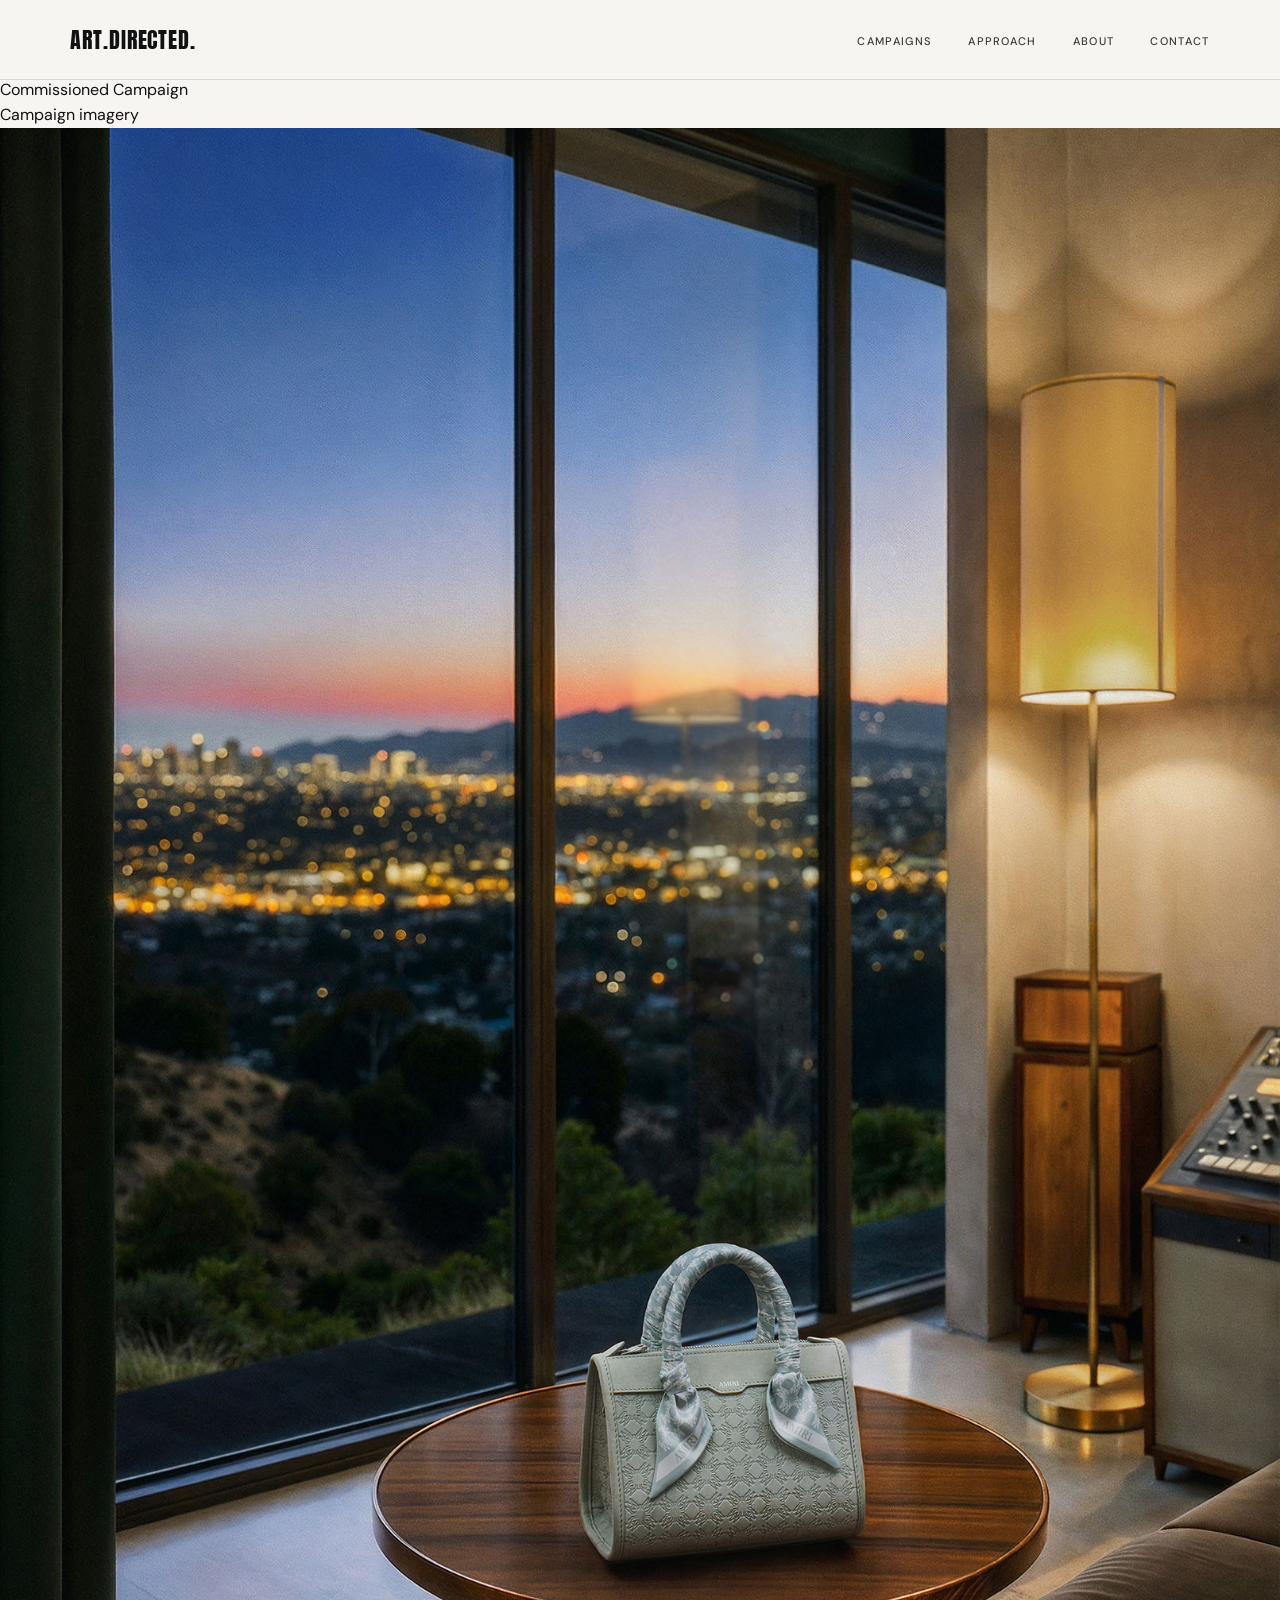
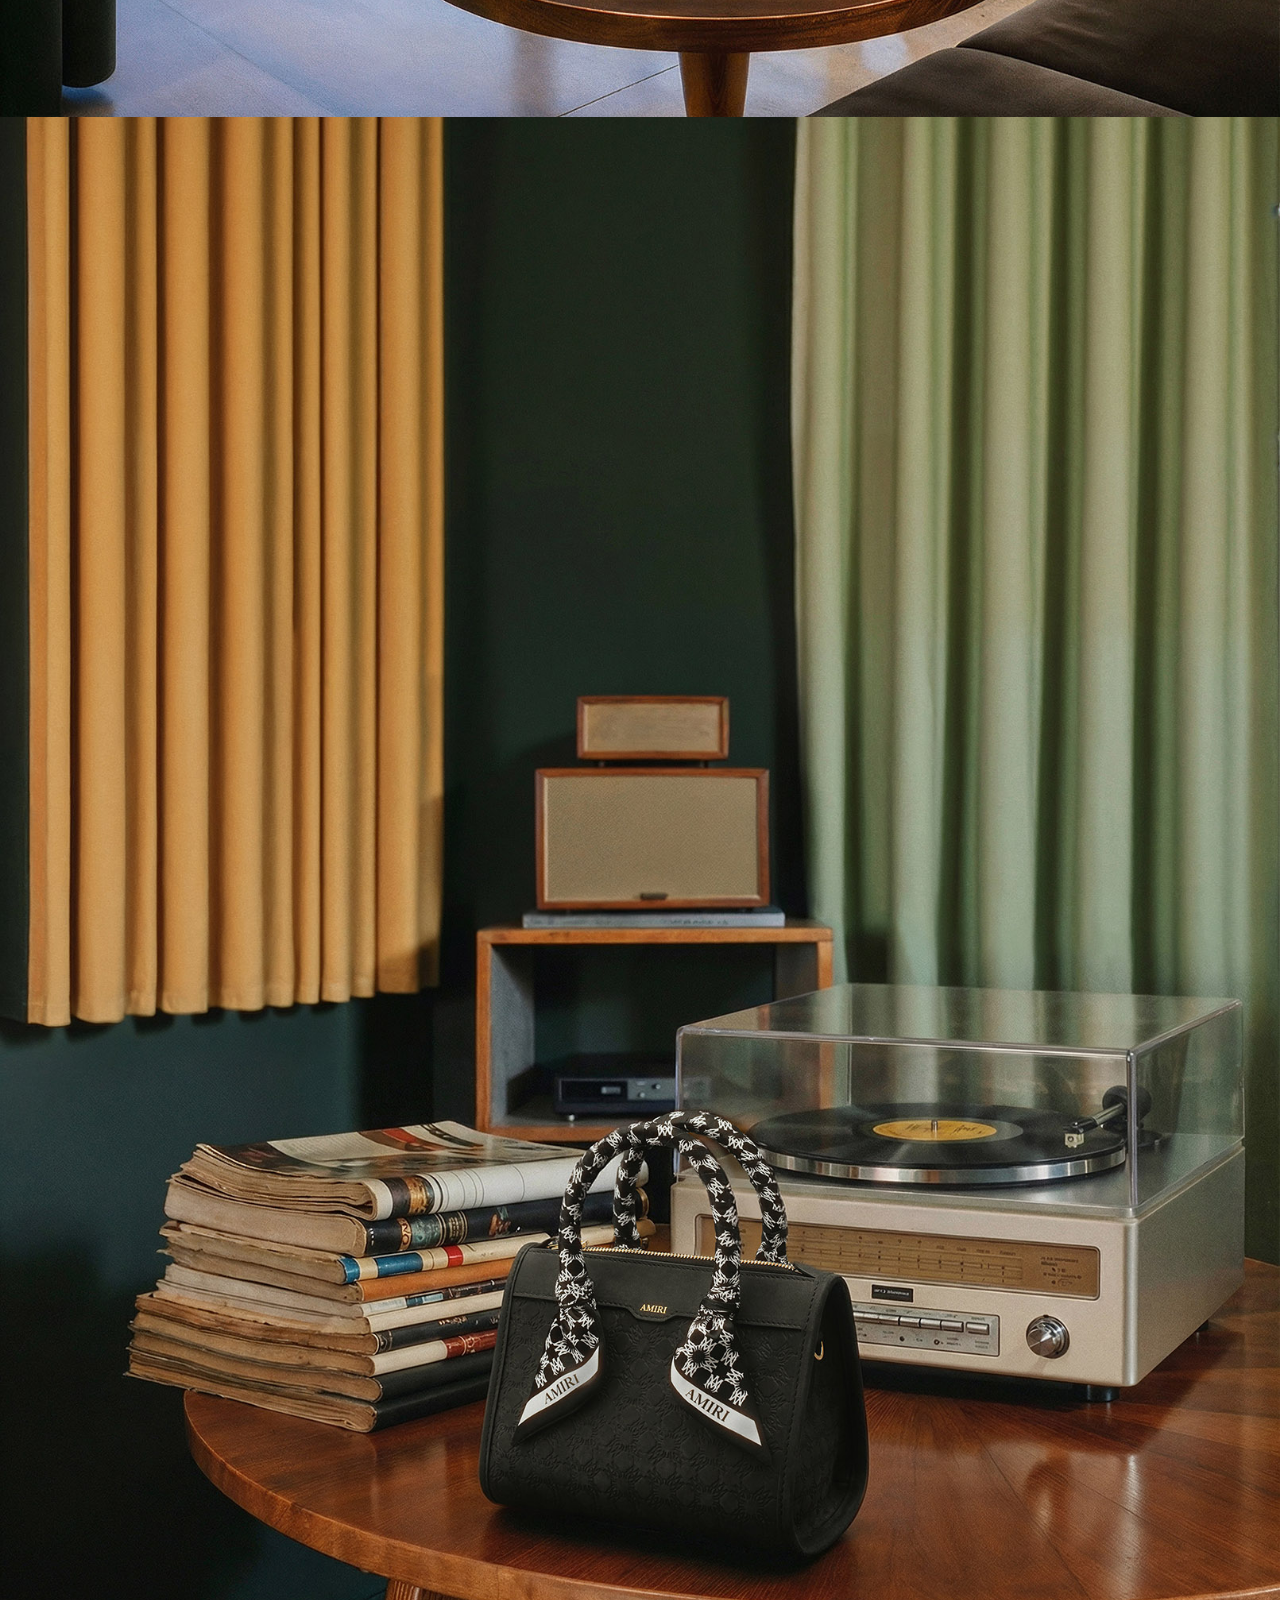
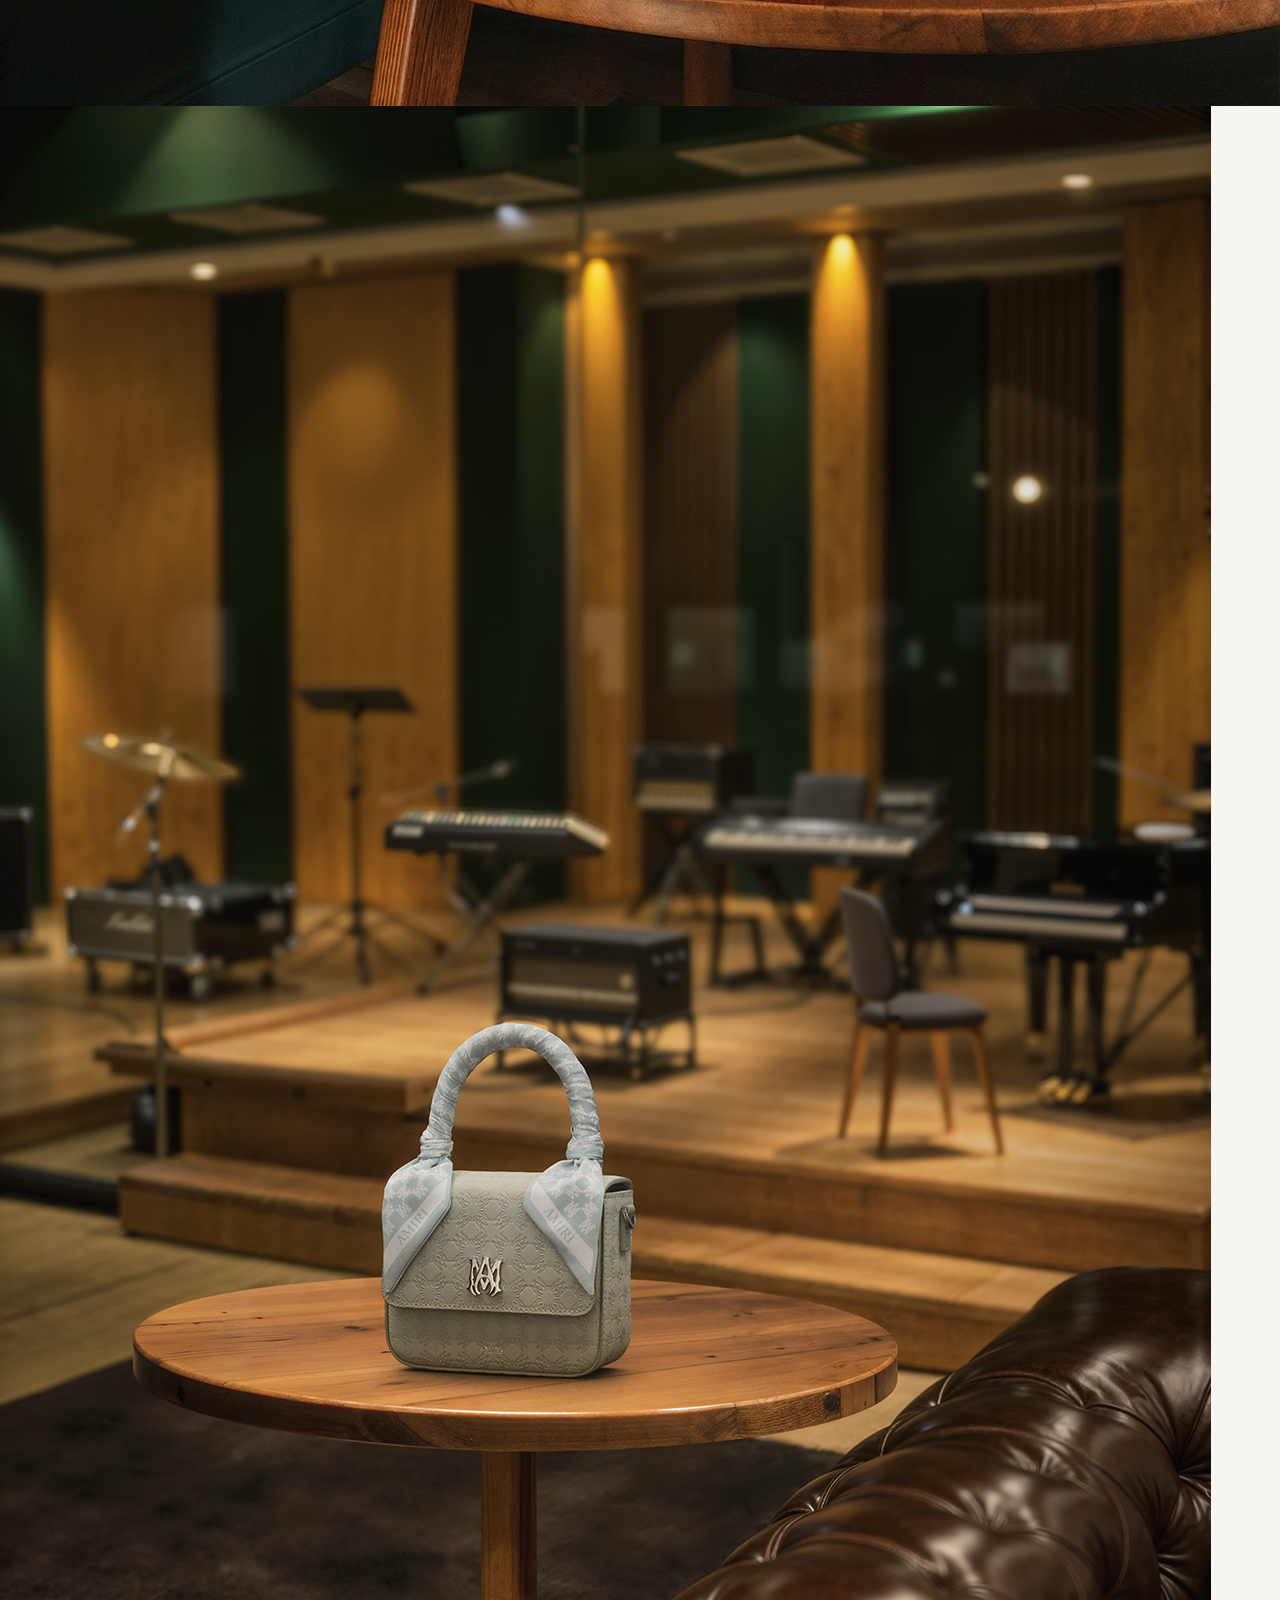
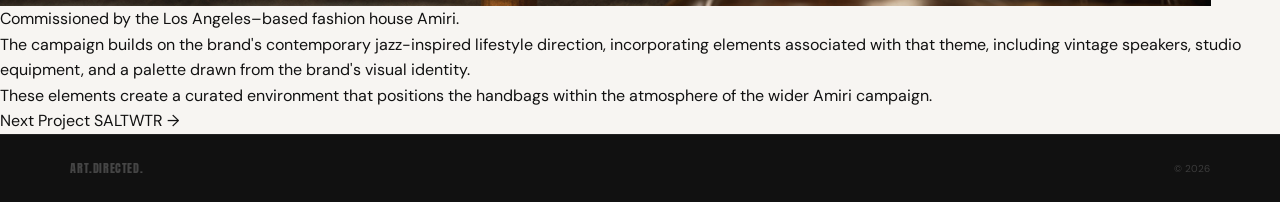
==== amiri.html @ bdfc5098 "extract CSS to style.css and link all pages" ====
<!DOCTYPE html>
<html lang="en">
<head>
  <meta charset="UTF-8" />
  <meta name="viewport" content="width=device-width, initial-scale=1.0, maximum-scale=1.0, user-scalable=no" />
  <title>Amiri — ART.DIRECTED.</title>
  <link rel="icon" type="image/png" sizes="32x32" href="favicon-32.png" />
  <link rel="apple-touch-icon" sizes="180x180" href="apple-touch-icon.png" />
  <link rel="preconnect" href="https://fonts.googleapis.com" />
  <link rel="preconnect" href="https://fonts.gstatic.com" crossorigin />
  <link href="https://fonts.googleapis.com/css2?family=Anton&family=DM+Sans:ital,opsz,wght@0,9..40,300;0,9..40,400;0,9..40,500;1,9..40,400&family=EB+Garamond:ital,wght@0,400;1,400&display=swap" rel="stylesheet" />
  <link rel="stylesheet" href="style.css">
</head>
<body>
  <nav class="nav">
    <a href="index.html" class="nav__logo">ART.DIRECTED.</a>
    <ul class="nav__links">
      <li><a class="nav__link" href="index.html#work">Campaigns</a></li>
      <li><a class="nav__link" href="index.html#approach">Approach</a></li>
      <li><a class="nav__link" href="index.html#about">About</a></li>
      <li><a class="nav__link" href="index.html#contact">Contact</a></li>
    </ul>
  </nav>
  <div class="back-bar">
    <a href="index.html" class="back-bar__link">← Back</a>
  </div>
  <div class="campaign-content">
    <div class="overlay__header">
      <h1 class="overlay__title">Amiri — Luxury Accessories</h1>
      <p class="overlay__subtitle">Commissioned Campaign</p>
    </div>
    <p class="overlay__row-label">Campaign imagery</p>
    <div class="overlay__images">
      <div class="overlay__image-pair">
        <div class="overlay__image"><img src="images/amiri/AMIRI-1.jpg" alt="Amiri campaign" /></div>
        <div class="overlay__image"><img src="images/amiri/AMIRI-2.jpg" alt="Amiri campaign" /></div>
      </div>
      <div class="overlay__image"><img src="images/amiri/AMIRI-3.jpg" alt="Amiri campaign" /></div>
    </div>
    <div class="overlay__footer-text">
      <p>Commissioned by the Los Angeles–based fashion house Amiri.</p>
      <p>The campaign builds on the brand's contemporary jazz-inspired lifestyle direction, incorporating elements associated with that theme, including vintage speakers, studio equipment, and a palette drawn from the brand's visual identity.</p>
      <p>These elements create a curated environment that positions the handbags within the atmosphere of the wider Amiri campaign.</p>
    </div>
    <div class="overlay__next-row">
      <span class="overlay__next-label">Next Project</span>
      <a class="overlay__next-link" href="saltwtr.html">SALTWTR →</a>
    </div>
  </div>
  <footer class="footer">
    <span class="footer__brand">ART.DIRECTED.</span>
    <span class="footer__copy">© 2026</span>
  </footer>
</body>
</html>
---- style.css ----
*, *::before, *::after { box-sizing: border-box; margin: 0; padding: 0; }
img { display: block; max-width: 100%; height: auto; }
a { color: inherit; text-decoration: none; }
html { scroll-behavior: smooth; }
button { background: none; border: none; padding: 0; cursor: pointer; font: inherit; }

:root {
  --off-white:  #F7F5F2;
  --charcoal:   #111111;
  --warm-grey:  #9A9893;
  --rule:       #D8D5D1;
  --font-logo:  'Anton', sans-serif;
  --font-serif: 'EB Garamond', Georgia, serif;
  --font-sans:  'DM Sans', sans-serif;
  --nav-h:      80px;
  --pad:        clamp(28px, 5.5vw, 88px);
}

body {
  background: var(--off-white);
  color: var(--charcoal);
  font-family: var(--font-sans);
  font-size: 16px;
  line-height: 1.6;
  -webkit-font-smoothing: antialiased;
}
body.no-scroll { overflow: hidden; }

/* ══════════════════════════════════════════
   NAV
══════════════════════════════════════════ */
.nav {
  position: fixed;
  top: 0; left: 0; right: 0;
  z-index: 300;
  height: var(--nav-h);
  display: flex;
  align-items: center;
  justify-content: space-between;
  padding: 0 var(--pad);
  background: var(--off-white);
  border-bottom: 1px solid var(--rule);
}
.nav__logo {
  font-family: var(--font-logo);
  font-size: 22px;
  letter-spacing: 0.04em;
  color: var(--charcoal);
  transition: opacity 200ms ease;
}
.nav__logo:hover { opacity: 0.4; }
.nav__links {
  display: flex;
  align-items: center;
  gap: 36px;
  list-style: none;
}
.nav__link {
  font-family: var(--font-sans);
  font-size: 11px;
  font-weight: 500;
  text-transform: uppercase;
  letter-spacing: 0.12em;
  color: #3D3935;
  transition: opacity 200ms ease;
}
.nav__link:hover { opacity: 0.38; }

/* ══════════════════════════════════════════
   HERO
══════════════════════════════════════════ */
.hero {
  margin-top: var(--nav-h);
  height: calc(90svh - var(--nav-h));
  min-height: 480px;
  overflow: hidden;
  background: #1a1816;
}
.hero__img {
  width: 100%; height: 100%;
  object-fit: cover;
  object-position: center 40%;
  display: block;
}

/* ══════════════════════════════════════════
   INTRO
══════════════════════════════════════════ */
.intro {
  padding: clamp(28px, 3.5vw, 52px) var(--pad) clamp(32px, 4vw, 56px);
  text-align: center;
}
.intro__inner {
  max-width: 900px;
  margin: 0 auto;
}
.intro__tagline {
  font-family: var(--font-serif);
  font-style: italic;
  font-weight: 400;
  font-size: clamp(30px, 4.2vw, 52px);
  color: var(--charcoal);
  line-height: 1.2;
  margin-bottom: 24px;
}
.line-clip {
  display: block;
  padding-bottom: 0.12em;
}
.line-clip + .line-clip { margin-top: -0.04em; }
.tl { display: block; }

/* Sub line */
.sub-clip { display: block; padding-bottom: 0.1em; }
.intro__sub {
  font-family: var(--font-sans);
  font-size: clamp(14px, 1.5vw, 18px);
  font-weight: 400;
  color: #2A2724;
  line-height: 1.4;
}
.intro__sub-inner { display: block; }

/* ── Fade word animation ─────────────────── */
.blur-word {
  display: inline-block;
  opacity: 0;
  transform: translateY(16px);
  transition: opacity 1.2s cubic-bezier(0.25, 0.46, 0.45, 0.94),
              transform 1.0s cubic-bezier(0.25, 0.46, 0.45, 0.94);
}
.blur-word.is-visible {
  opacity: 1;
  transform: translateY(0);
}
/* Sub line words slightly dimmer */
.intro__sub .blur-word.is-visible { opacity: 0.88; }

/* ══════════════════════════════════════════
   WORK
══════════════════════════════════════════ */
#work {
  padding: clamp(24px, 3vw, 40px) var(--pad) clamp(40px, 5vw, 72px);
  border-top: 1px solid var(--rule);
}
.work-header {
  display: flex;
  align-items: baseline;
  justify-content: center;
  padding-top: 22px;
  margin-bottom: clamp(28px, 3.5vw, 44px);
}
.section-heading {
  font-family: var(--font-serif);
  font-style: italic;
  font-weight: 400;
  font-size: clamp(18px, 2.2vw, 28px);
  color: var(--charcoal);
  line-height: 1.1;
  text-align: center;
}
.work-grid {
  display: grid;
  grid-template-columns: repeat(4, 1fr);
  gap: 24px;
}
@media (max-width: 900px) {
  .work-grid { grid-template-columns: repeat(2, 1fr); gap: 28px; }
}
@media (max-width: 560px) {
  .work-grid { grid-template-columns: 1fr; gap: 24px; }
}
.work-tile { cursor: pointer; }
.work-tile__thumb {
  overflow: hidden;
  position: relative;
  background: #d4d0ca;
  margin-bottom: 14px;
  aspect-ratio: 3 / 4;
}
.work-tile__img {
  width: 100%; height: 100%;
  object-fit: cover;
  object-position: center;
  display: block;
  transition: transform 700ms ease;
}
.work-tile:hover .work-tile__img { transform: scale(1.03); }
.work-tile__fill {
  aspect-ratio: 3 / 4;
  background: linear-gradient(135deg, #d4d0ca 0%, #c0bcb6 100%);
  display: flex; align-items: center; justify-content: center;
  transition: transform 700ms ease;
}
.work-tile:hover .work-tile__fill { transform: scale(1.03); }
.work-tile__name {
  font-family: var(--font-sans); font-weight: 400;
  font-size: 18px; color: var(--charcoal);
  line-height: 1.2; margin-bottom: 4px;
}
.work-tile__cat {
  font-family: var(--font-sans); font-size: 12px;
  font-weight: 400; color: #6F6A64;
  opacity: 1;
}

/* ══════════════════════════════════════════
   HYBRID PRODUCTION
══════════════════════════════════════════ */
.hybrid {
  background: var(--charcoal);
  padding: clamp(64px, 8vw, 112px) var(--pad);
}
.hybrid__inner {
  display: grid;
  grid-template-columns: 1fr 1.4fr;
  gap: clamp(40px, 5.5vw, 80px);
  align-items: center;
}
.hybrid__images {
  display: grid;
  grid-template-columns: 1fr 1fr;
  gap: 10px;
}
.hybrid__img {
  aspect-ratio: 3 / 4;
  overflow: hidden;
  background: #222;
}
.hybrid__img img {
  width: 100%; height: 100%;
  object-fit: cover; object-position: center top;
  display: block;
}
.hybrid__heading {
  font-family: var(--font-sans); font-weight: 400;
  font-size: clamp(22px, 2.8vw, 36px); color: #fff;
  line-height: 1.1; margin-bottom: 20px;
}
.hybrid__standfirst {
  font-family: var(--font-serif); font-style: italic;
  font-size: clamp(16px, 1.8vw, 22px);
  color: rgba(255,255,255,0.6); line-height: 1.45;
  margin-bottom: 20px;
}
.hybrid__body {
  font-family: var(--font-sans); font-size: 15px;
  font-weight: 400; color: rgba(255,255,255,0.85);
  line-height: 1.8;
  margin-bottom: 28px;
}
.hybrid__body p + p { margin-top: 12px; }
.hybrid__cta {
  display: inline-flex; align-items: center; gap: 8px;
  font-family: var(--font-sans); font-size: 11px;
  font-weight: 500; text-transform: uppercase;
  letter-spacing: 0.13em; color: rgba(255,255,255,0.55);
  border-bottom: 1px solid rgba(255,255,255,0.2);
  padding-bottom: 4px; cursor: pointer;
  transition: color 250ms ease, border-color 250ms ease;
}
.hybrid__cta:hover { color: #fff; border-color: rgba(255,255,255,0.55); }

/* ══════════════════════════════════════════
   EDITORIAL (Approach, About)
══════════════════════════════════════════ */
.editorial {
  padding: clamp(52px, 6.5vw, 88px) var(--pad);
  border-top: 1px solid var(--rule);
}
.editorial__inner {
  display: grid;
  grid-template-columns: 200px 1fr;
  gap: clamp(40px, 5vw, 80px);
  align-items: start;
}
.about__inner {
  display: grid;
  grid-template-columns: 2fr 3fr;
  gap: clamp(40px, 5vw, 80px);
  align-items: stretch;
}
.about__image {
  overflow: hidden;
  align-self: stretch;
  position: relative;
  min-height: 300px;
}
.about__image img {
  position: absolute;
  top: 0; left: 0;
  width: 100%;
  height: 100%;
  object-fit: cover;
  object-position: center top;
  display: block;
}
.about__text { padding-top: clamp(4px, 1vw, 16px); }
.editorial__label {
  font-family: var(--font-sans); font-size: 10px;
  font-weight: 500; text-transform: uppercase;
  letter-spacing: 0.18em; color: var(--warm-grey);
  margin-bottom: 10px;
}
.editorial__copy p {
  font-family: var(--font-sans); font-size: 15px;
  font-weight: 400; line-height: 1.7; color: #1A1816;
  margin-bottom: 14px; max-width: 56ch;
}

/* About lead sentence */
.about__lead {
  font-family: var(--font-serif); font-style: italic;
  font-size: clamp(18px, 1.45vw, 22px);
  color: var(--charcoal); line-height: 1.6;
  margin-bottom: 22px; max-width: 30ch;
}

/* ── Approach animated copy ─────────────── */
.approach-copy { display: flex; flex-direction: column; gap: 0; }
.approach-line {
  opacity: 0; transform: translateY(20px);
  transition: opacity 650ms cubic-bezier(0.16,1,0.3,1),
              transform 650ms cubic-bezier(0.16,1,0.3,1);
}
.approach-line.is-visible { opacity: 1; transform: none; }
.approach-line--lead {
  font-family: var(--font-serif); font-style: italic;
  font-weight: 400; font-size: clamp(30px, 4.2vw, 52px);
  color: rgba(255,255,255,0.85); line-height: 1.2;
  margin-bottom: 56px;
  transition-delay: 0ms;
}
.approach-line--body {
  font-family: var(--font-sans); font-style: normal;
  font-weight: 400; font-size: clamp(14px, 1.5vw, 18px);
  color: rgba(255,255,255,0.6); line-height: 1.6;
  margin-bottom: 20px;
}
.approach-line--close {
  font-family: var(--font-sans); font-size: 14px;
  font-weight: 500; color: var(--charcoal);
  line-height: 1.6; margin-top: 4px;
  transition-delay: 420ms;
}

/* ══════════════════════════════════════════
   CONTACT
══════════════════════════════════════════ */
.contact {
  background: var(--charcoal);
  padding: clamp(64px, 8vw, 112px) var(--pad);
}
.contact__inner {
  display: grid;
  grid-template-columns: 1fr 1.4fr;
  gap: clamp(56px, 7vw, 112px);
  align-items: start;
}
.contact__heading {
  font-family: var(--font-serif); font-weight: 400;
  font-size: clamp(28px, 3.5vw, 46px); color: #fff;
  line-height: 1.1; margin-bottom: 36px;
}
.contact__info-row { margin-bottom: 16px; }
.contact__info-label {
  font-family: var(--font-sans); font-size: 10px;
  font-weight: 500; text-transform: uppercase;
  letter-spacing: 0.14em; color: rgba(255,255,255,0.28);
  margin-bottom: 4px;
}
.contact__info-value {
  font-family: var(--font-sans); font-size: 14px;
  font-weight: 400; color: rgba(255,255,255,0.74);
}
.contact-form { display: flex; flex-direction: column; gap: 28px; }
.form-row { display: flex; flex-direction: column; gap: 8px; }
.form-row label {
  font-family: var(--font-sans); font-size: 10px;
  font-weight: 500; text-transform: uppercase;
  letter-spacing: 0.14em; color: rgba(255,255,255,0.28);
}
.form-row input, .form-row textarea {
  background: transparent; border: none;
  border-bottom: 1px solid rgba(255,255,255,0.16);
  color: #F7F5F2; font-family: var(--font-sans);
  font-size: 14px; font-weight: 400;
  padding: 10px 0; outline: none;
  -webkit-appearance: none;
  transition: border-color 300ms ease;
}
.form-row input:focus, .form-row textarea:focus { border-bottom-color: rgba(255,255,255,0.5); }
.form-row textarea { resize: none; height: 88px; }
.btn-enquiry {
  align-self: flex-start;
  font-family: var(--font-sans); font-size: 11px;
  font-weight: 500; text-transform: uppercase;
  letter-spacing: 0.13em; color: #fff;
  border: 1px solid rgba(255,255,255,0.26);
  padding: 14px 32px; cursor: pointer;
  transition: border-color 280ms ease, background 280ms ease;
}
.btn-enquiry:hover {
  border-color: rgba(255,255,255,0.7);
  background: rgba(255,255,255,0.06);
}

/* ══════════════════════════════════════════
   FOOTER
══════════════════════════════════════════ */
.footer {
  background: var(--charcoal);
  border-top: 1px solid rgba(255,255,255,0.07);
  padding: 24px var(--pad);
  display: flex; align-items: center; justify-content: space-between;
}
.footer__brand {
  font-family: var(--font-logo); font-size: 12px;
  letter-spacing: 0.05em; color: rgba(255,255,255,0.22);
}
.footer__copy {
  font-family: var(--font-sans); font-size: 10px;
  color: rgba(255,255,255,0.18);
}

/* ══════════════════════════════════════════
   SCROLL REVEAL
══════════════════════════════════════════ */
.reveal {
  opacity: 0; transform: translateY(24px);
  transition: opacity 700ms cubic-bezier(0.16,1,0.3,1),
              transform 700ms cubic-bezier(0.16,1,0.3,1);
}
.reveal.is-visible { opacity: 1; transform: none; }
.d1 { transition-delay: 60ms; }
.d2 { transition-delay: 120ms; }
.d3 { transition-delay: 180ms; }
.d4 { transition-delay: 240ms; }
.d5 { transition-delay: 300ms; }

.about__credentials,
.about__meta-label,
.about__meta-list { display: none; }

.about__partnership {
  font-family: var(--font-sans) !important;
  font-size: 11px !important;
  font-weight: 500 !important;
  text-transform: uppercase !important;
  letter-spacing: 0.10em !important;
  color: #5B5650 !important;
  margin-top: 28px !important;
  padding-top: 20px !important;
  border-top: 1px solid var(--rule) !important;
}
.about__partnership a {
  color: #2F2B27;
  text-decoration: none;
}
.about__partnership a:hover {
  color: #4A7FA5;
}

.contact__success {
  display: none;
  font-family: var(--font-sans); font-size: 14px;
  font-weight: 400; color: var(--charcoal);
  margin-top: 24px; letter-spacing: 0.02em;
}
@media (max-width: 768px) {

  /* NAV */
 .nav__logo { font-size: 12px; padding-left: 8px; }
  .nav__links { gap: 10px; }
  .nav__link { font-size: 9px; letter-spacing: 0.04em; }

  /* HYBRID — hide images, copy full width */
  .hybrid__inner { grid-template-columns: 1fr; }
  .hybrid__images { display: none; }

  /* APPROACH — collapse to single column */
  .editorial__inner { grid-template-columns: 1fr; }
  .editorial__inner > div:first-child { display: none; }

  /* ABOUT — stack vertically */
  .about__inner { grid-template-columns: 1fr; align-items: start; }
  .about__image { align-self: auto; min-height: unset; height: 320px; }
  .about__image img { position: absolute; height: 100%; }
  .about__text { padding-top: 28px; }

  /* CONTACT — stack vertically */
  .contact__inner { grid-template-columns: 1fr; }

}
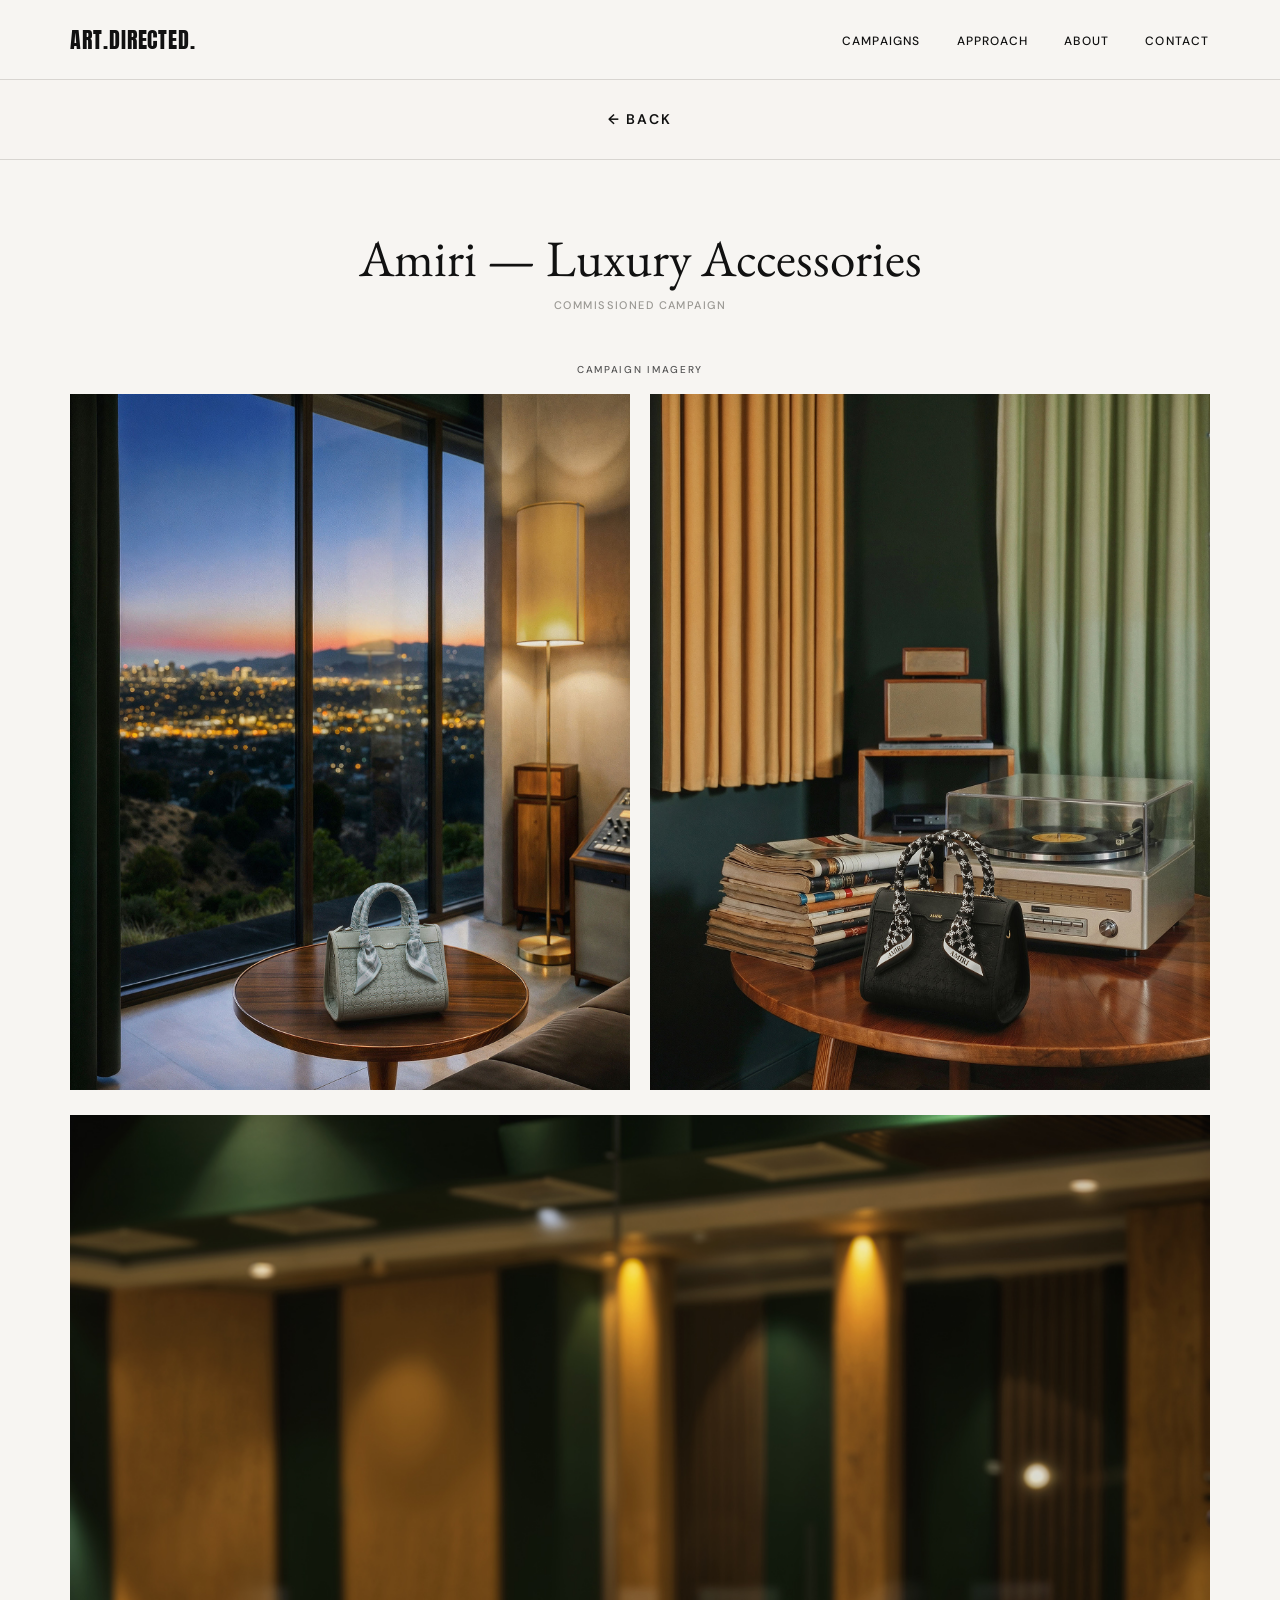
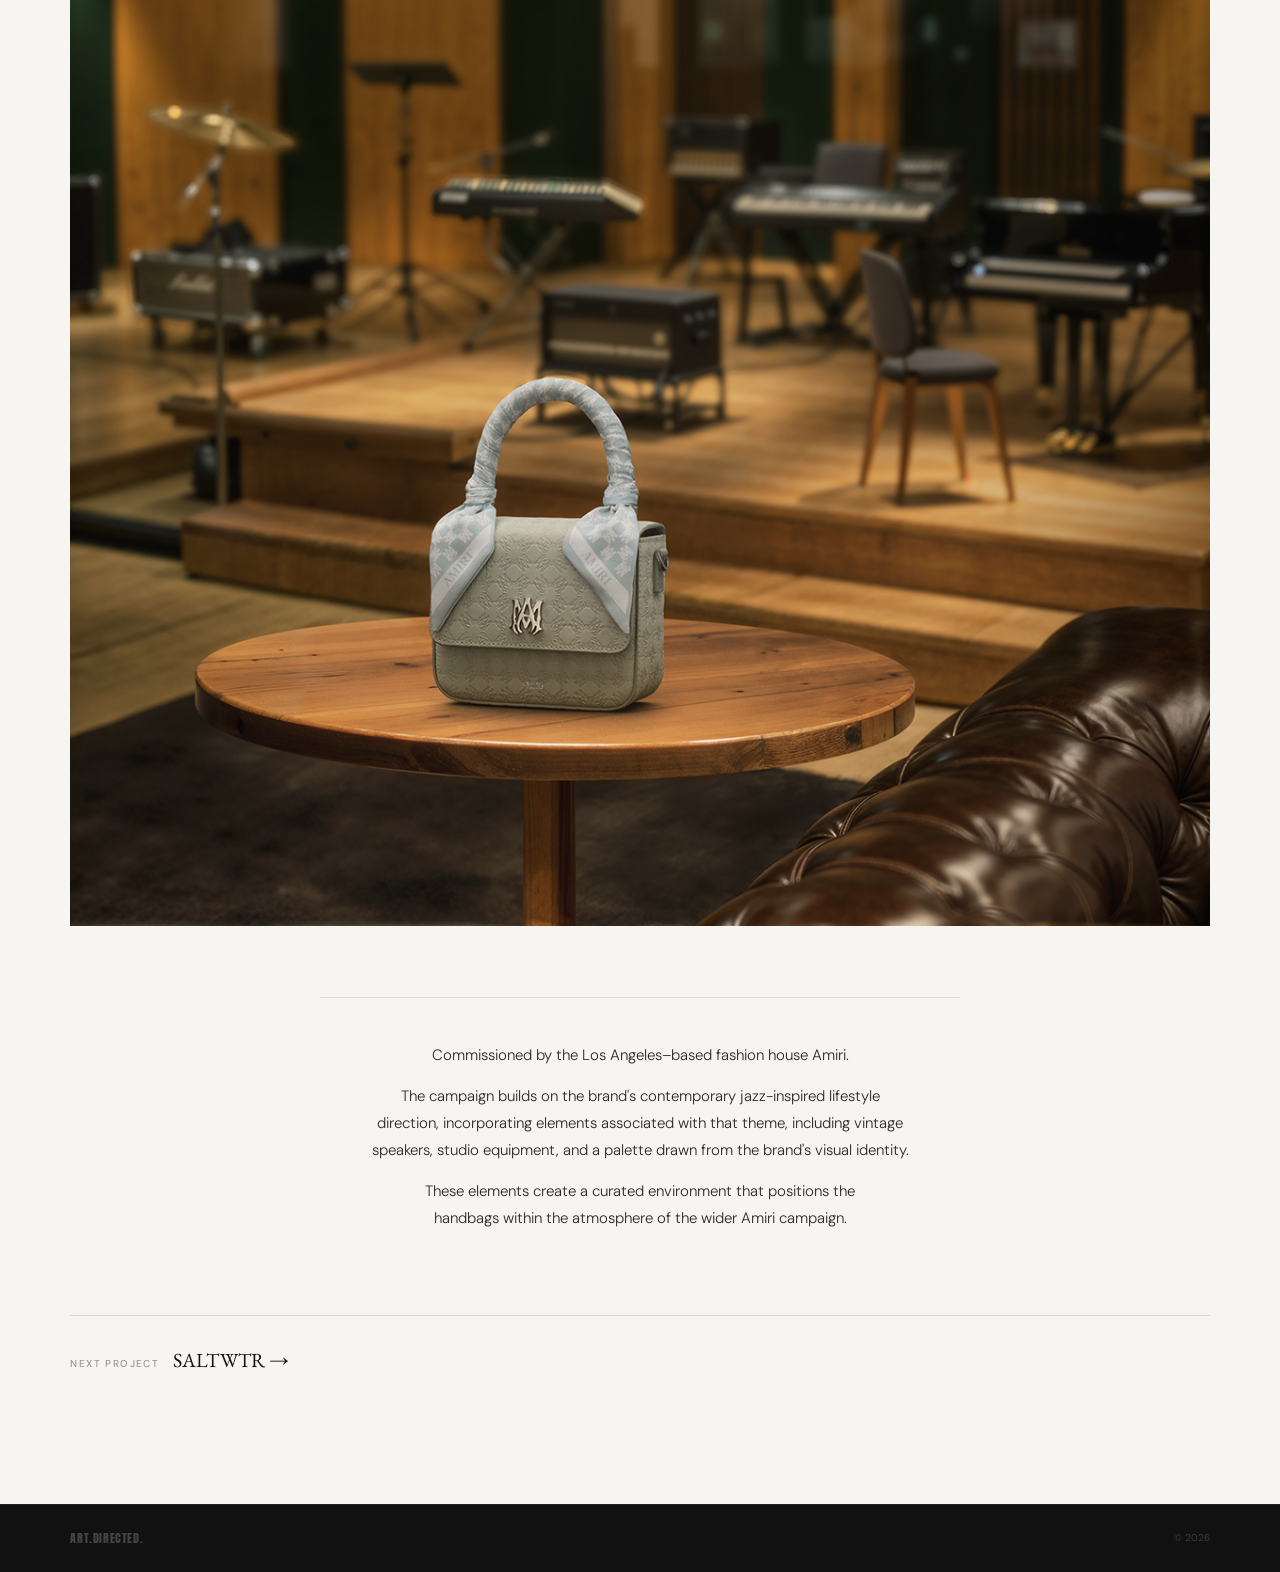
==== commit e8d287f8: "Revert "extract CSS to style.css and link all pages" This reverts commit bdfc5098f164a4d7f2b4bad3cf0" ====
--- a/amiri.html
+++ b/amiri.html
@@ -9,7 +9,57 @@
   <link rel="preconnect" href="https://fonts.googleapis.com" />
   <link rel="preconnect" href="https://fonts.gstatic.com" crossorigin />
   <link href="https://fonts.googleapis.com/css2?family=Anton&family=DM+Sans:ital,opsz,wght@0,9..40,300;0,9..40,400;0,9..40,500;1,9..40,400&family=EB+Garamond:ital,wght@0,400;1,400&display=swap" rel="stylesheet" />
-  <link rel="stylesheet" href="style.css">
+  <style>
+    *, *::before, *::after { box-sizing: border-box; margin: 0; padding: 0; }
+    img { display: block; max-width: 100%; height: auto; }
+    a { color: inherit; text-decoration: none; }
+    html { scroll-behavior: smooth; }
+    button { background: none; border: none; padding: 0; cursor: pointer; font: inherit; }
+    :root {
+      --off-white:  #F7F5F2;
+      --charcoal:   #111111;
+      --warm-grey:  #9A9893;
+      --rule:       #D8D5D1;
+      --font-logo:  'Anton', sans-serif;
+      --font-serif: 'EB Garamond', Georgia, serif;
+      --font-sans:  'DM Sans', sans-serif;
+      --nav-h:      80px;
+      --pad:        clamp(28px, 5.5vw, 88px);
+    }
+    body { background: var(--off-white); color: var(--charcoal); font-family: var(--font-sans); font-size: 16px; line-height: 1.6; -webkit-font-smoothing: antialiased; }
+    .nav { position: fixed; top: 0; left: 0; right: 0; z-index: 300; height: var(--nav-h); display: flex; align-items: center; justify-content: space-between; padding: 0 var(--pad); background: var(--off-white); border-bottom: 1px solid var(--rule); }
+    .nav__logo { font-family: var(--font-logo); font-size: 22px; letter-spacing: 0.04em; color: var(--charcoal); transition: opacity 200ms ease; }
+    .nav__logo:hover { opacity: 0.4; }
+    .nav__links { display: flex; align-items: center; gap: 36px; list-style: none; }
+    .nav__link { font-family: var(--font-sans); font-size: 12px; font-weight: 500; text-transform: uppercase; letter-spacing: 0.1em; color: var(--charcoal); transition: opacity 200ms ease; }
+    .nav__link:hover { opacity: 0.38; }
+    .back-bar { margin-top: var(--nav-h); height: var(--nav-h); display: flex; align-items: center; justify-content: center; padding: 0 var(--pad); border-bottom: 1px solid var(--rule); background: rgba(247,245,242,0.95); }
+    .back-bar__link { display: flex; align-items: center; gap: 10px; font-family: var(--font-sans); font-size: 14px; font-weight: 600; text-transform: uppercase; letter-spacing: 0.16em; color: var(--charcoal); transition: opacity 200ms ease; }
+    .back-bar__link:hover { opacity: 0.4; }
+    .campaign-content { padding: clamp(44px, 5.5vw, 80px) var(--pad) clamp(80px, 10vw, 128px); max-width: 1400px; margin: 0 auto; }
+    .overlay__header { margin-bottom: clamp(32px, 4vw, 48px); text-align: center; }
+    .overlay__title { font-family: var(--font-serif); font-weight: 400; font-size: clamp(28px, 4vw, 52px); color: var(--charcoal); line-height: 1.1; margin-bottom: 10px; }
+    .overlay__subtitle { font-family: var(--font-sans); font-size: 11px; font-weight: 500; text-transform: uppercase; letter-spacing: 0.13em; color: var(--warm-grey); }
+    .overlay__row-label { font-family: var(--font-sans); font-size: 10px; font-weight: 500; text-transform: uppercase; letter-spacing: 0.17em; color: #555; margin-bottom: 16px; text-align: center; }
+    .overlay__images { display: flex; flex-direction: column; gap: clamp(16px, 2vw, 28px); margin-bottom: clamp(44px, 5.5vw, 80px); }
+    .overlay__image { width: 100%; overflow: hidden; background: #d8d4ce; }
+    .overlay__image img { width: 100%; height: auto; display: block; }
+    .overlay__image-pair { display: grid; grid-template-columns: 1fr 1fr; gap: clamp(12px, 1.5vw, 20px); }
+    .overlay__footer-text { font-family: var(--font-sans); font-size: 15px; font-weight: 300; line-height: 1.8; color: #2a2a2a; max-width: 640px; margin-left: auto; margin-right: auto; text-align: center; text-wrap: balance; padding-top: clamp(28px, 3.5vw, 44px); border-top: 1px solid var(--rule); margin-bottom: clamp(52px, 6.5vw, 88px); }
+    .overlay__footer-text p + p { margin-top: 14px; }
+    .overlay__next-row { display: flex; align-items: baseline; gap: 14px; padding-top: 28px; border-top: 1px solid var(--rule); }
+    .overlay__next-label { font-family: var(--font-sans); font-size: 10px; font-weight: 500; text-transform: uppercase; letter-spacing: 0.14em; color: var(--warm-grey); }
+    .overlay__next-link { font-family: var(--font-serif); font-size: 20px; color: var(--charcoal); transition: opacity 200ms ease; }
+    .overlay__next-link:hover { opacity: 0.4; }
+    .footer { background: var(--charcoal); border-top: 1px solid rgba(255,255,255,0.07); padding: 24px var(--pad); display: flex; align-items: center; justify-content: space-between; }
+    .footer__brand { font-family: var(--font-logo); font-size: 12px; letter-spacing: 0.05em; color: rgba(255,255,255,0.22); }
+    .footer__copy { font-family: var(--font-sans); font-size: 10px; color: rgba(255,255,255,0.18); }
+    @media (max-width: 768px) {
+      .nav__logo { font-size: 12px; padding-left: 8px; }
+      .nav__links { gap: 10px; }
+      .nav__link { font-size: 9px; letter-spacing: 0.04em; }
+    }
+  </style>
 </head>
 <body>
   <nav class="nav">
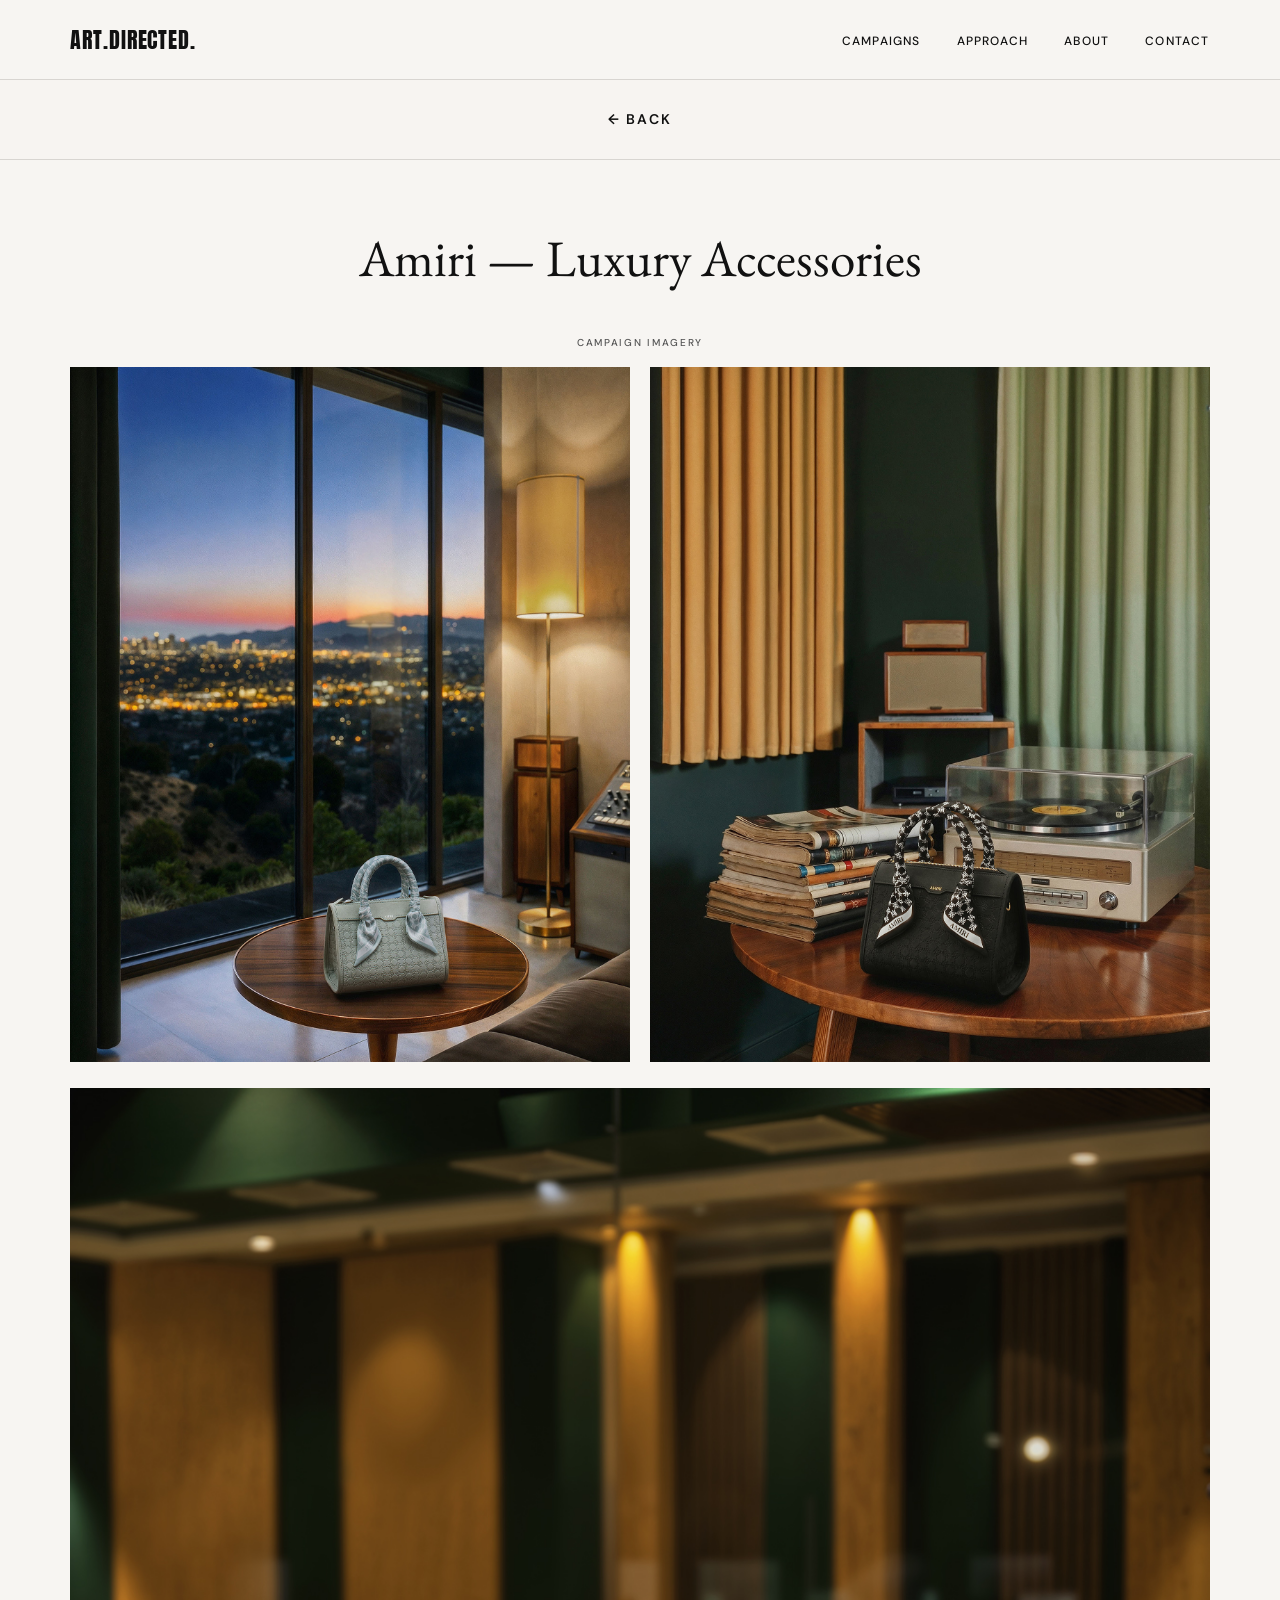
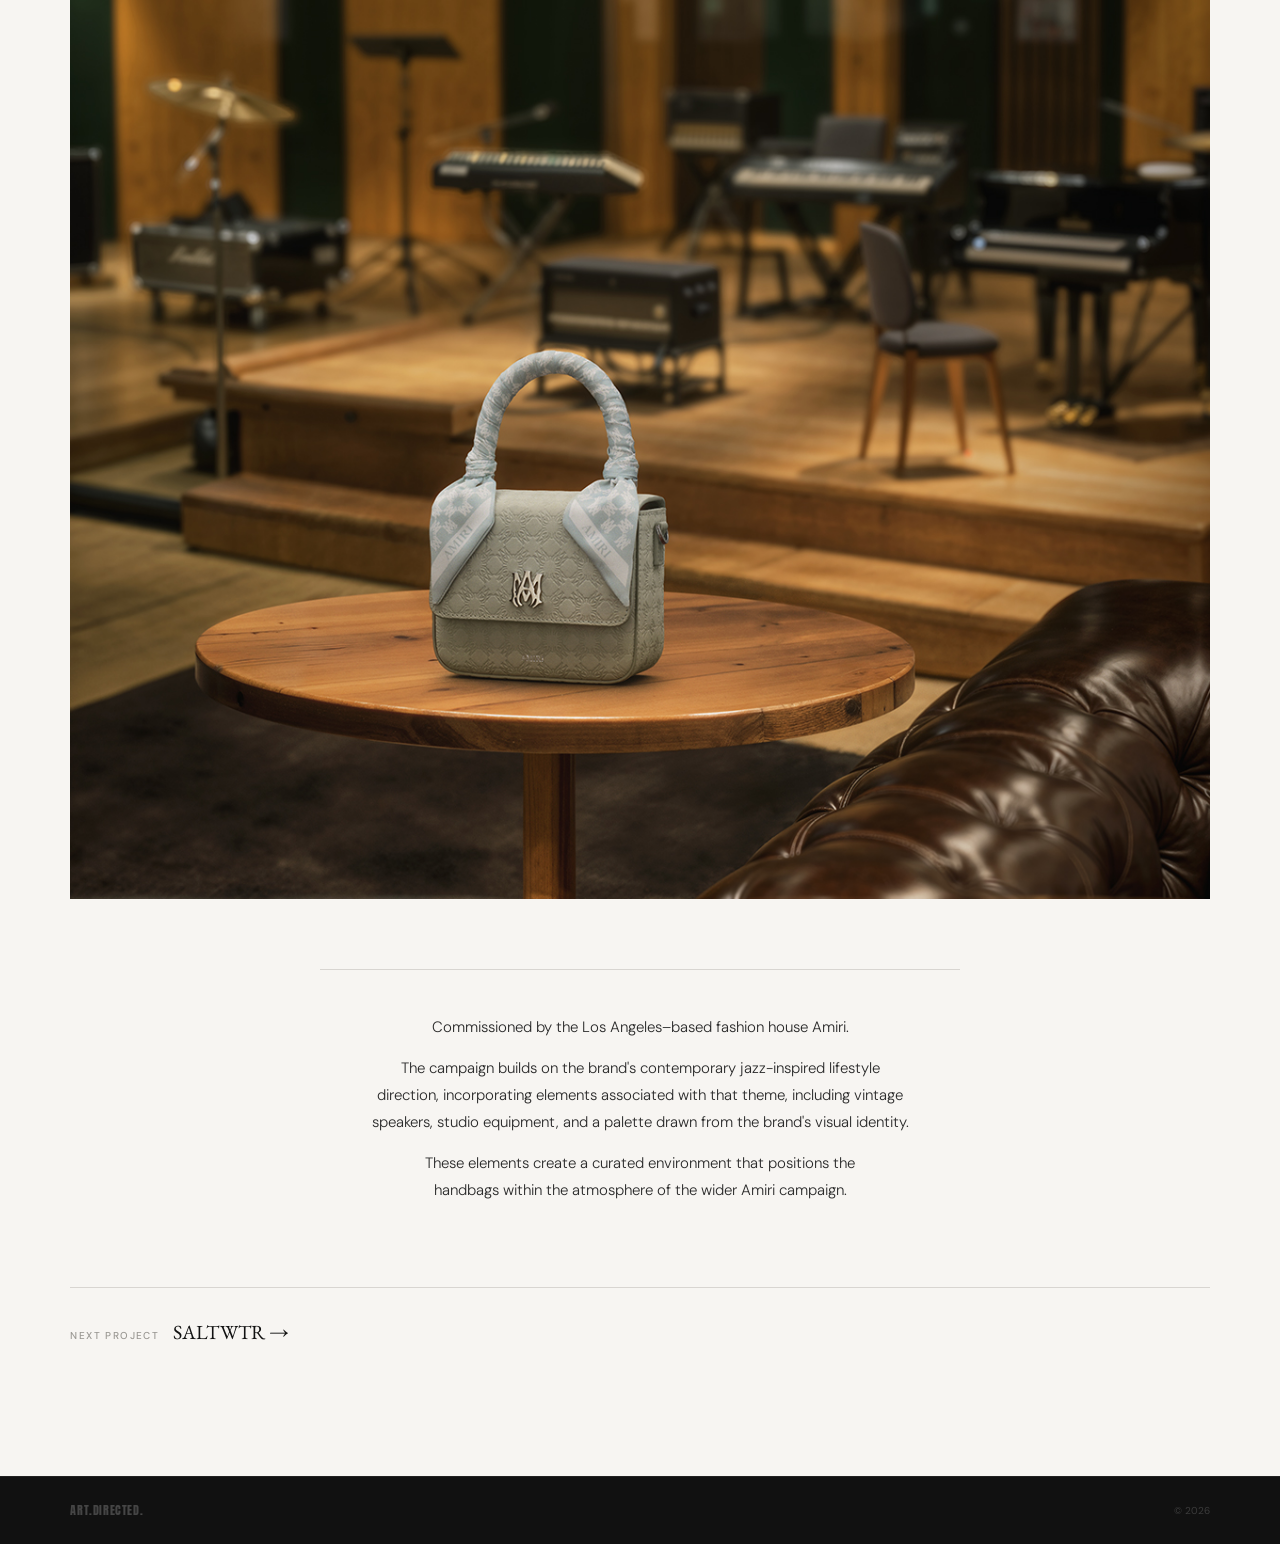
==== commit 7e46f1ed: "remove campaign subtitle lines" ====
--- a/amiri.html
+++ b/amiri.html
@@ -77,7 +77,6 @@
   <div class="campaign-content">
     <div class="overlay__header">
       <h1 class="overlay__title">Amiri — Luxury Accessories</h1>
-      <p class="overlay__subtitle">Commissioned Campaign</p>
     </div>
     <p class="overlay__row-label">Campaign imagery</p>
     <div class="overlay__images">
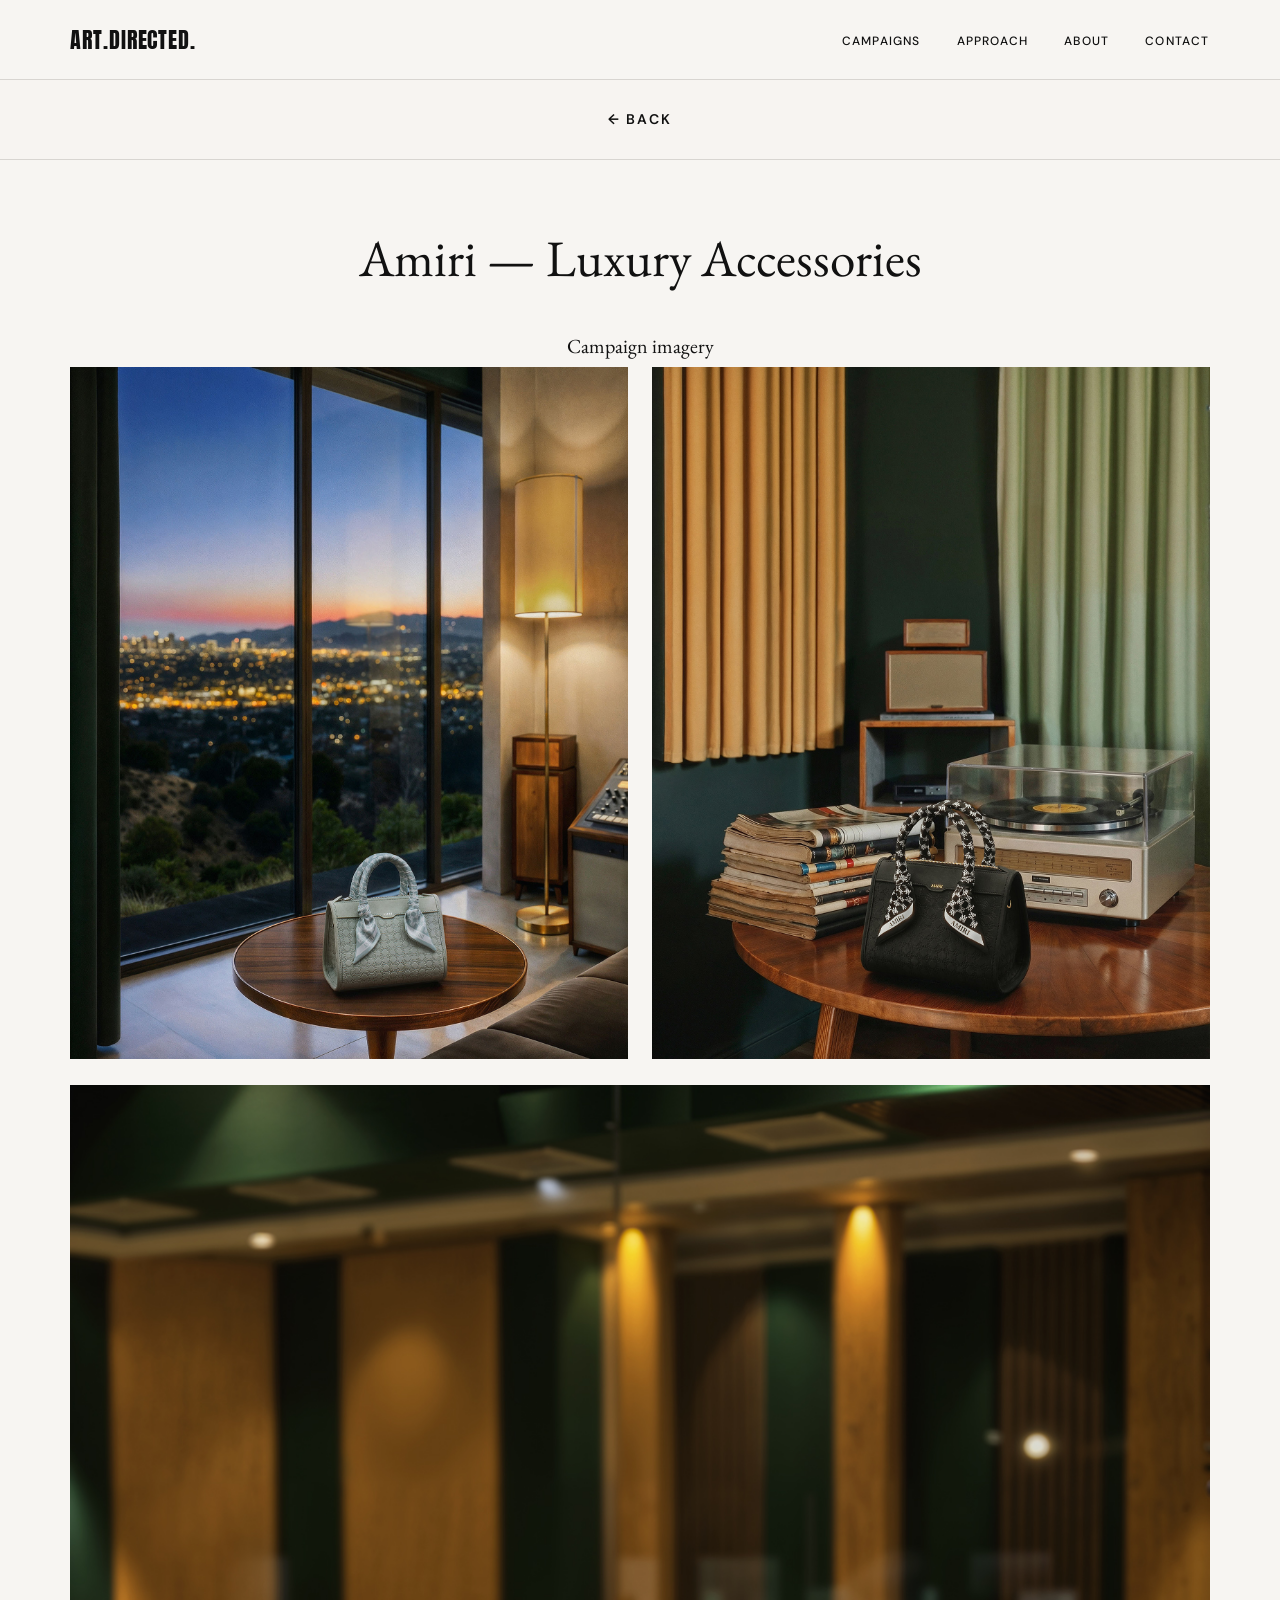
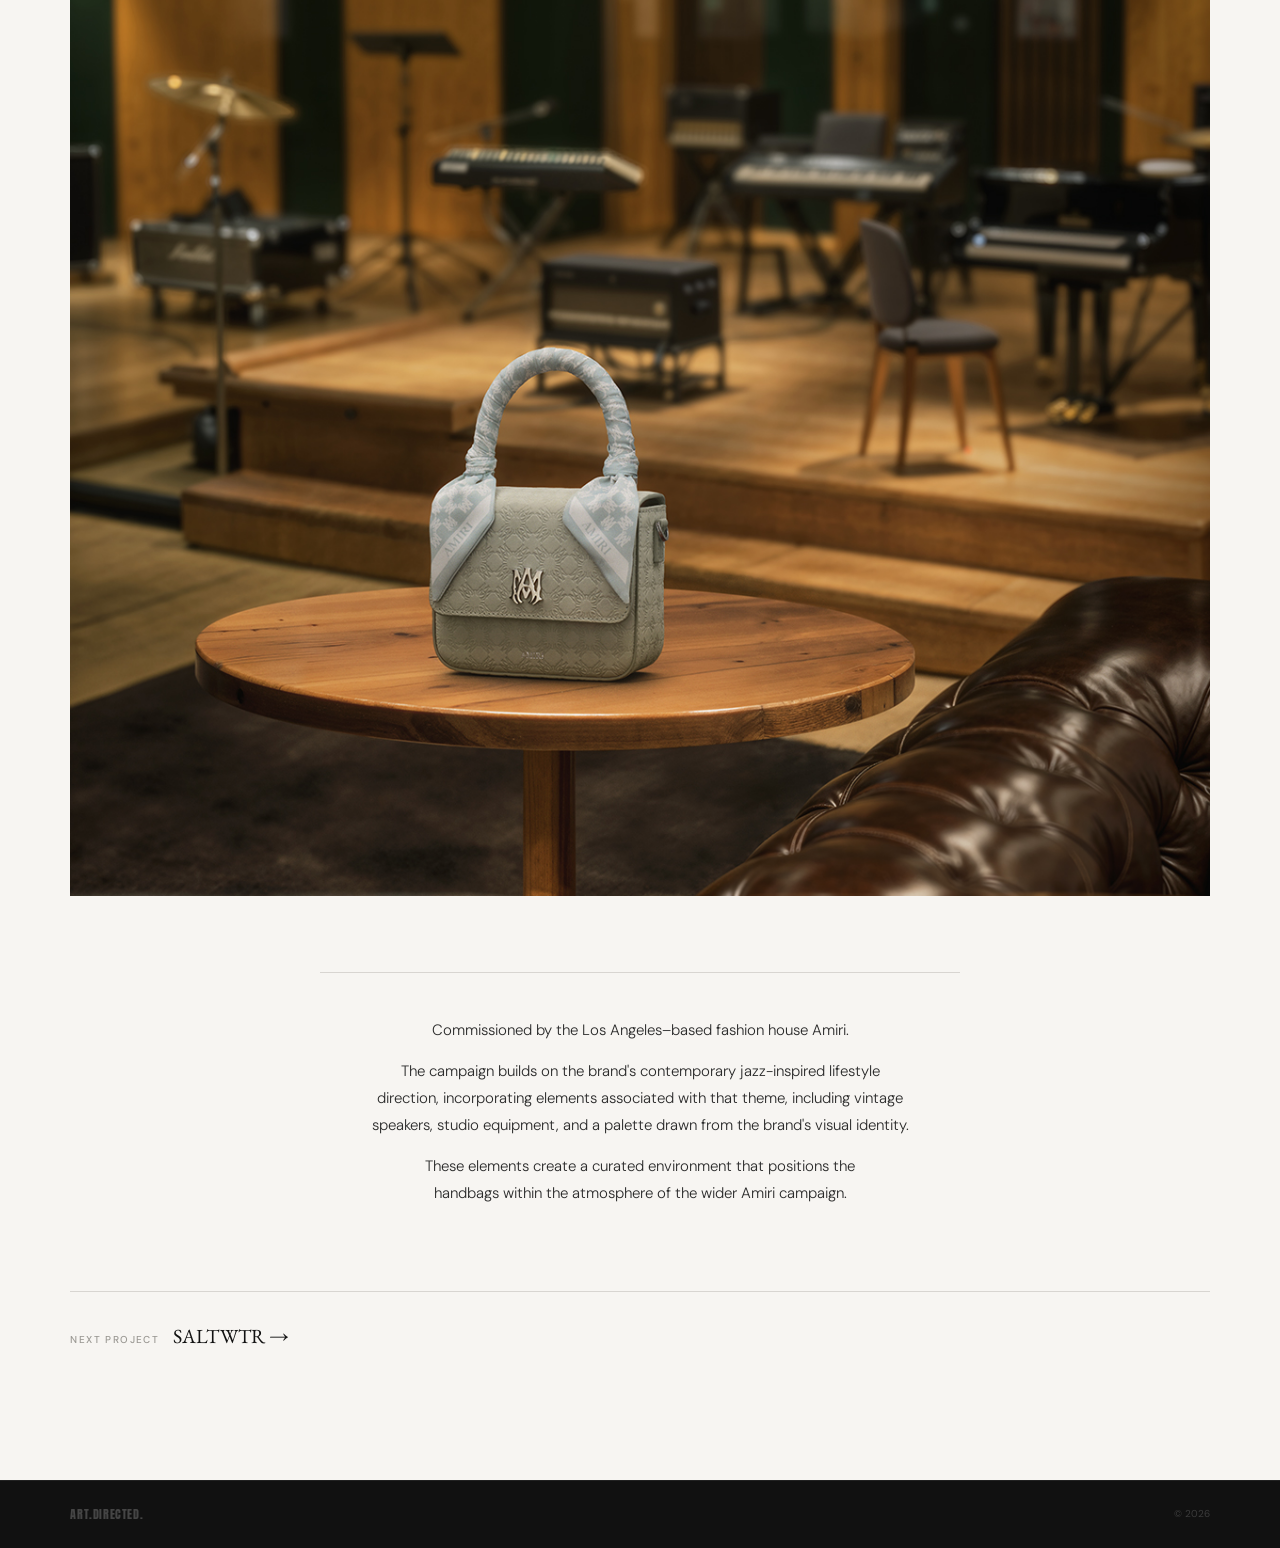
==== commit d52ac97f: "Design refinements, LMS brown bag section, lazy loading, label styling" ====
--- a/amiri.html
+++ b/amiri.html
@@ -4,6 +4,8 @@
   <meta charset="UTF-8" />
   <meta name="viewport" content="width=device-width, initial-scale=1.0, maximum-scale=1.0, user-scalable=no" />
   <title>Amiri — ART.DIRECTED.</title>
+  <meta name="description" content="Amiri luxury accessories campaign by ART.DIRECTED. AI-enhanced product photography for high-end fashion jewelry." />
+  <link rel="canonical" href="https://art-directed.com/amiri.html" />
   <link rel="icon" type="image/png" sizes="32x32" href="favicon-32.png" />
   <link rel="apple-touch-icon" sizes="180x180" href="apple-touch-icon.png" />
   <link rel="preconnect" href="https://fonts.googleapis.com" />
@@ -40,11 +42,21 @@
     .overlay__header { margin-bottom: clamp(32px, 4vw, 48px); text-align: center; }
     .overlay__title { font-family: var(--font-serif); font-weight: 400; font-size: clamp(28px, 4vw, 52px); color: var(--charcoal); line-height: 1.1; margin-bottom: 10px; }
     .overlay__subtitle { font-family: var(--font-sans); font-size: 11px; font-weight: 500; text-transform: uppercase; letter-spacing: 0.13em; color: var(--warm-grey); }
-    .overlay__row-label { font-family: var(--font-sans); font-size: 10px; font-weight: 500; text-transform: uppercase; letter-spacing: 0.17em; color: #555; margin-bottom: 16px; text-align: center; }
-    .overlay__images { display: flex; flex-direction: column; gap: clamp(16px, 2vw, 28px); margin-bottom: clamp(44px, 5.5vw, 80px); }
+    .overlay__row-label {
+      font-family: var(--font-serif);
+      font-weight: 400;
+      font-size: 20px;
+      color: var(--charcoal);
+      line-height: 1.1;
+      margin-bottom: 10px;
+      margin-top: 18px;
+      text-align: center;
+      padding-left: 0;
+    }
+    .overlay__images { display: flex; flex-direction: column; gap: clamp(18px, 2vw, 28px); margin-bottom: clamp(48px, 6vw, 88px); }
     .overlay__image { width: 100%; overflow: hidden; background: #d8d4ce; }
     .overlay__image img { width: 100%; height: auto; display: block; }
-    .overlay__image-pair { display: grid; grid-template-columns: 1fr 1fr; gap: clamp(12px, 1.5vw, 20px); }
+    .overlay__image-pair { display: grid; grid-template-columns: 1fr 1fr; gap: clamp(14px, 2vw, 24px); }
     .overlay__footer-text { font-family: var(--font-sans); font-size: 15px; font-weight: 300; line-height: 1.8; color: #2a2a2a; max-width: 640px; margin-left: auto; margin-right: auto; text-align: center; text-wrap: balance; padding-top: clamp(28px, 3.5vw, 44px); border-top: 1px solid var(--rule); margin-bottom: clamp(52px, 6.5vw, 88px); }
     .overlay__footer-text p + p { margin-top: 14px; }
     .overlay__next-row { display: flex; align-items: baseline; gap: 14px; padding-top: 28px; border-top: 1px solid var(--rule); }
@@ -81,10 +93,10 @@
     <p class="overlay__row-label">Campaign imagery</p>
     <div class="overlay__images">
       <div class="overlay__image-pair">
-        <div class="overlay__image"><img src="images/amiri/AMIRI-1.jpg" alt="Amiri campaign" /></div>
-        <div class="overlay__image"><img src="images/amiri/AMIRI-2.jpg" alt="Amiri campaign" /></div>
+        <div class="overlay__image"><img src="images/amiri/AMIRI-1.jpg" alt="Amiri campaign" loading="lazy" /></div>
+        <div class="overlay__image"><img src="images/amiri/AMIRI-2.jpg" alt="Amiri campaign" loading="lazy" /></div>
       </div>
-      <div class="overlay__image"><img src="images/amiri/AMIRI-3.jpg" alt="Amiri campaign" /></div>
+      <div class="overlay__image"><img src="images/amiri/AMIRI-3.jpg" alt="Amiri campaign" loading="lazy" /></div>
     </div>
     <div class="overlay__footer-text">
       <p>Commissioned by the Los Angeles–based fashion house Amiri.</p>
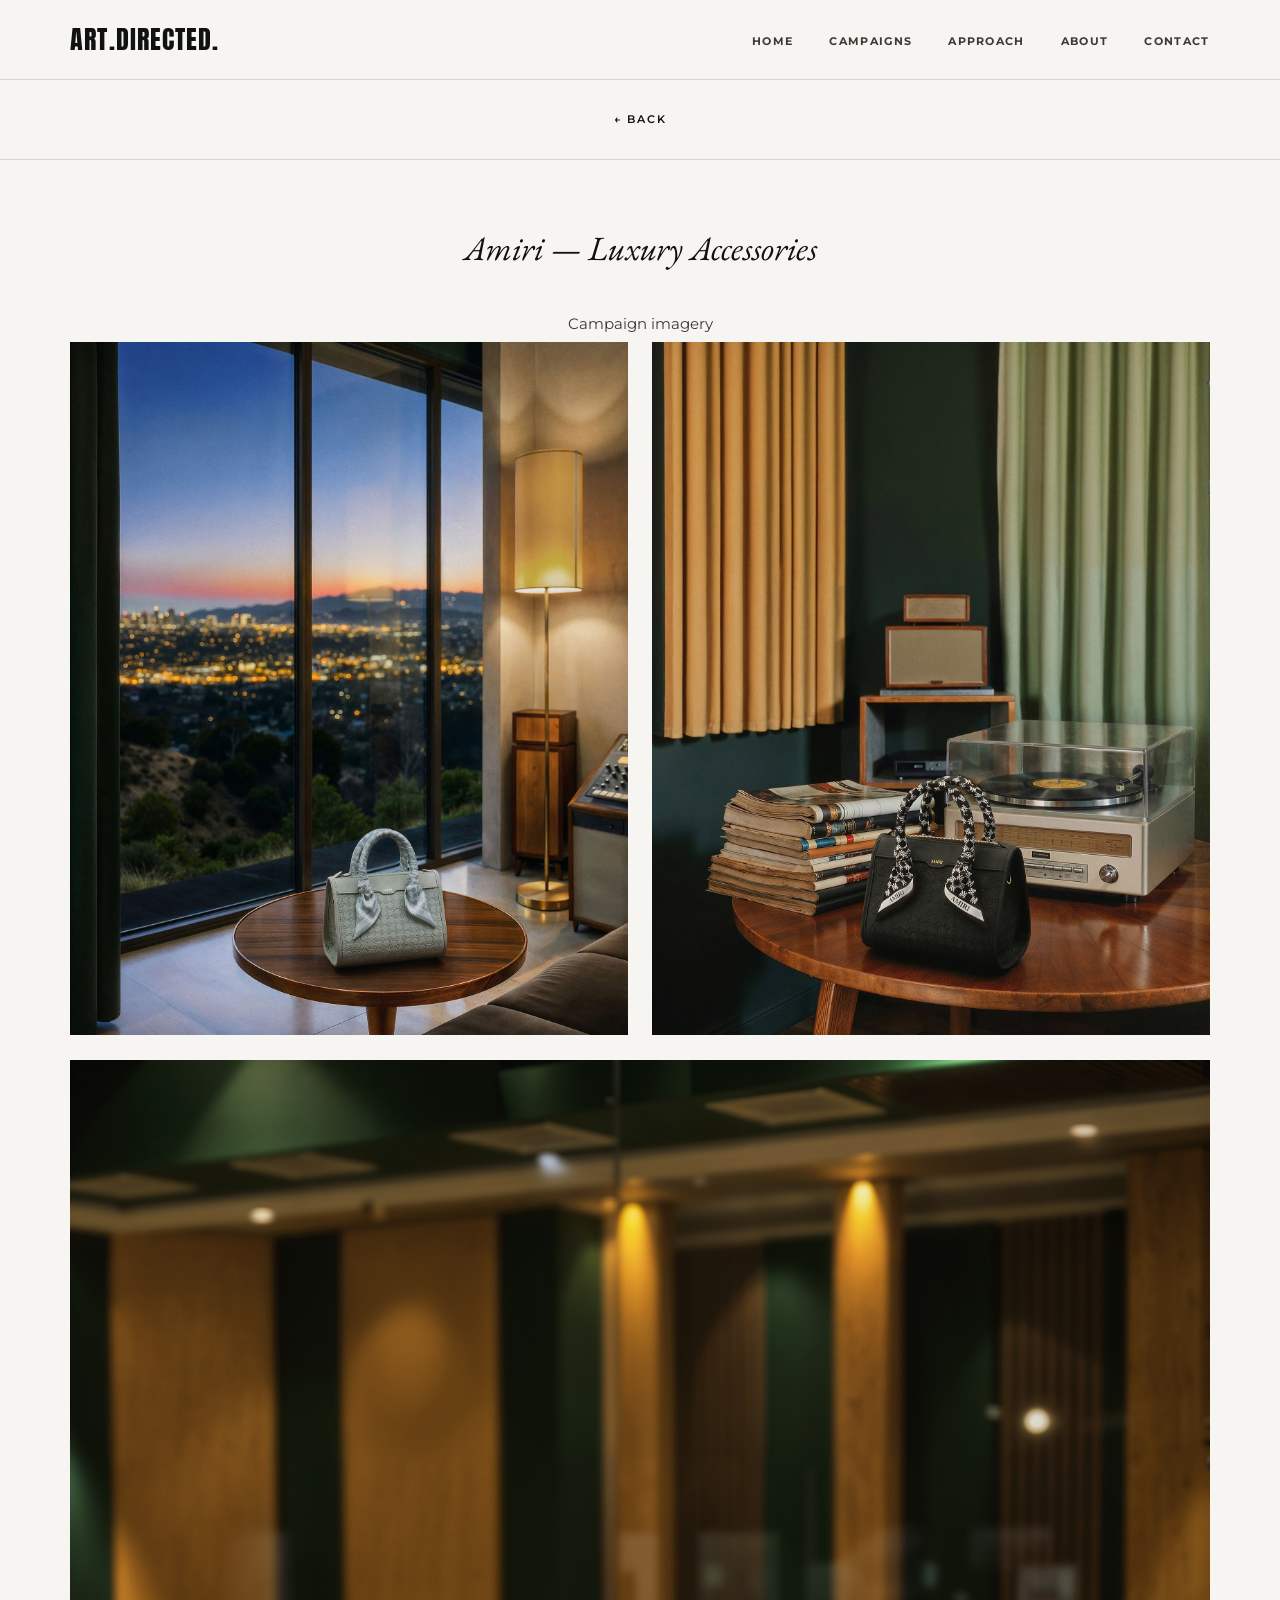
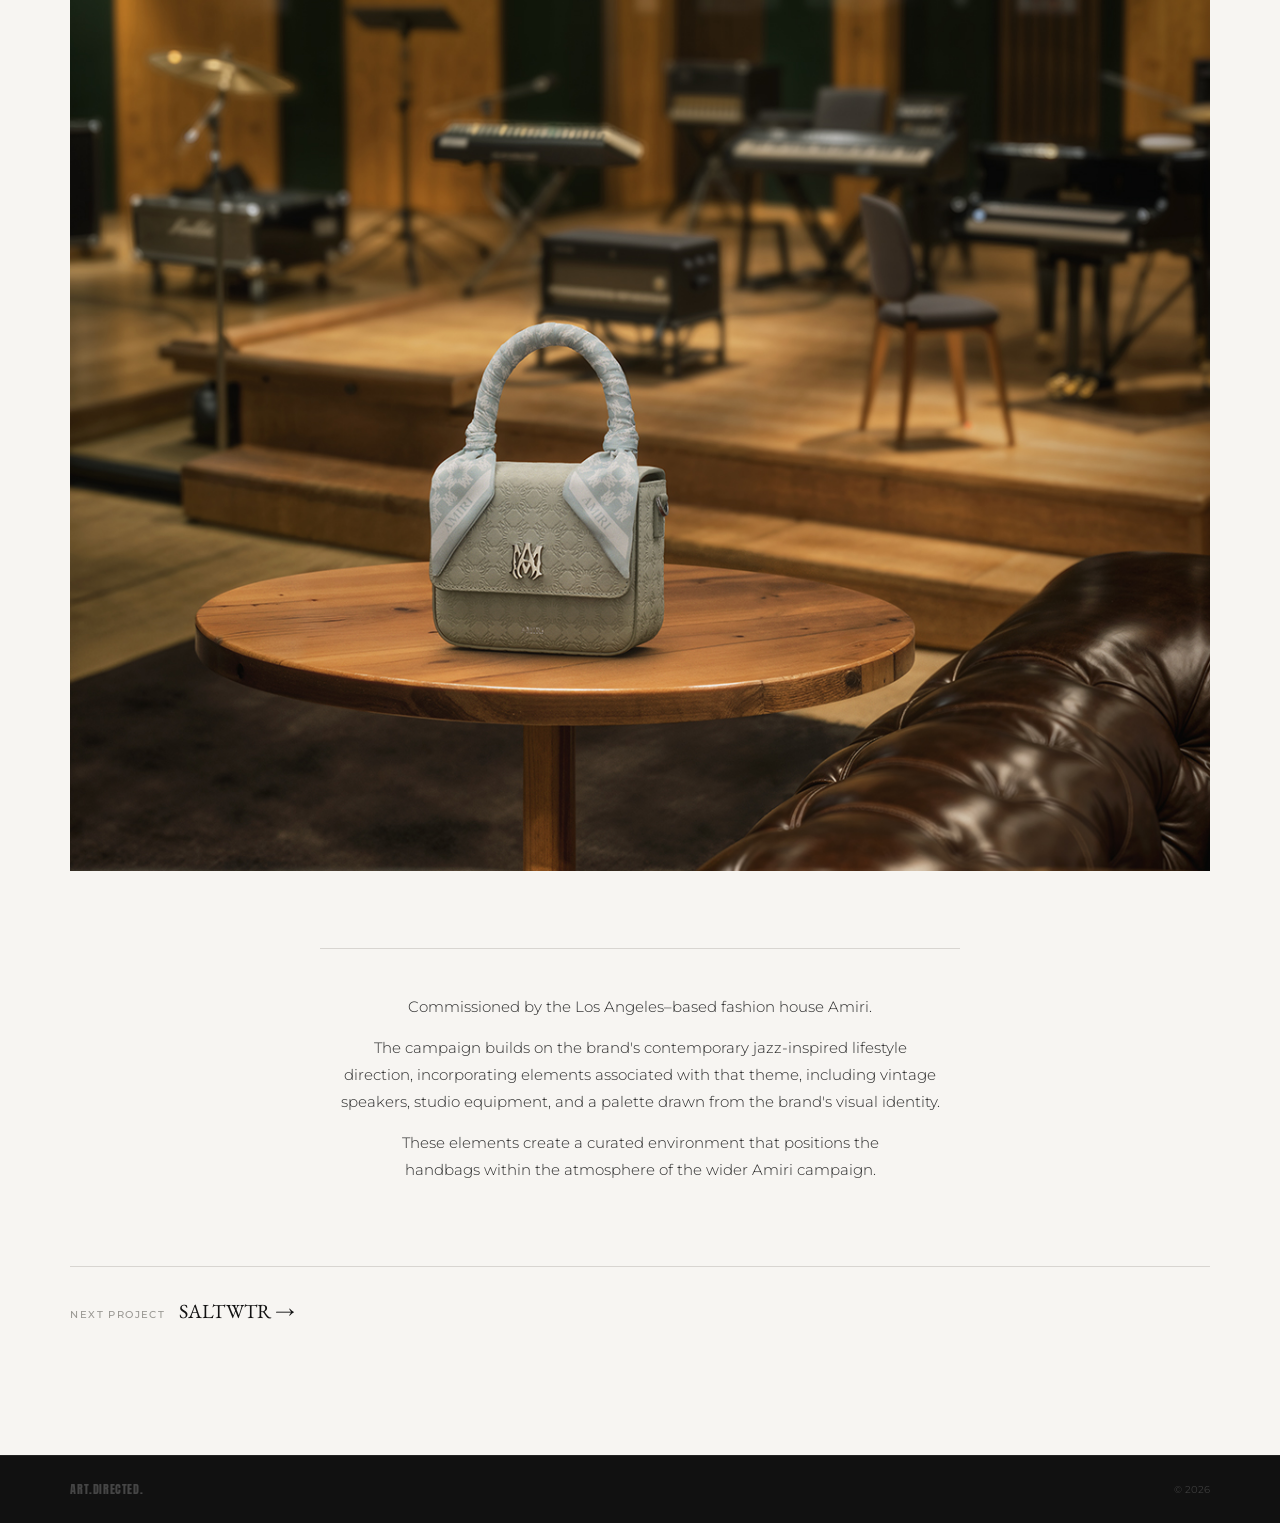
==== commit d3729e31: "Site updates: thumbnail order, grid layout, nav consistency, spacing, copy refinements" ====
--- a/amiri.html
+++ b/amiri.html
@@ -10,7 +10,7 @@
   <link rel="apple-touch-icon" sizes="180x180" href="apple-touch-icon.png" />
   <link rel="preconnect" href="https://fonts.googleapis.com" />
   <link rel="preconnect" href="https://fonts.gstatic.com" crossorigin />
-  <link href="https://fonts.googleapis.com/css2?family=Anton&family=DM+Sans:ital,opsz,wght@0,9..40,300;0,9..40,400;0,9..40,500;1,9..40,400&family=EB+Garamond:ital,wght@0,400;1,400&display=swap" rel="stylesheet" />
+  <link href="https://fonts.googleapis.com/css2?family=Anton&family=DM+Sans:ital,opsz,wght@0,9..40,300;0,9..40,400;0,9..40,500;1,9..40,400&family=EB+Garamond:ital,wght@0,400;1,400&family=Montserrat:wght@300;400;500&display=swap" rel="stylesheet" />
   <style>
     *, *::before, *::after { box-sizing: border-box; margin: 0; padding: 0; }
     img { display: block; max-width: 100%; height: auto; }
@@ -24,29 +24,29 @@
       --rule:       #D8D5D1;
       --font-logo:  'Anton', sans-serif;
       --font-serif: 'EB Garamond', Georgia, serif;
-      --font-sans:  'DM Sans', sans-serif;
+      --font-sans:  'Montserrat', sans-serif;
       --nav-h:      80px;
       --pad:        clamp(28px, 5.5vw, 88px);
     }
     body { background: var(--off-white); color: var(--charcoal); font-family: var(--font-sans); font-size: 16px; line-height: 1.6; -webkit-font-smoothing: antialiased; }
     .nav { position: fixed; top: 0; left: 0; right: 0; z-index: 300; height: var(--nav-h); display: flex; align-items: center; justify-content: space-between; padding: 0 var(--pad); background: var(--off-white); border-bottom: 1px solid var(--rule); }
-    .nav__logo { font-family: var(--font-logo); font-size: 22px; letter-spacing: 0.04em; color: var(--charcoal); transition: opacity 200ms ease; }
+    .nav__logo { font-family: var(--font-logo); font-size: 26px; letter-spacing: 0.04em; color: var(--charcoal); transition: opacity 200ms ease; }
     .nav__logo:hover { opacity: 0.4; }
     .nav__links { display: flex; align-items: center; gap: 36px; list-style: none; }
-    .nav__link { font-family: var(--font-sans); font-size: 12px; font-weight: 500; text-transform: uppercase; letter-spacing: 0.1em; color: var(--charcoal); transition: opacity 200ms ease; }
+    .nav__link { font-family: var(--font-sans); font-size: 11px; font-weight: 700; text-transform: uppercase; letter-spacing: 0.12em; color: #3D3935; transition: opacity 200ms ease; }
     .nav__link:hover { opacity: 0.38; }
     .back-bar { margin-top: var(--nav-h); height: var(--nav-h); display: flex; align-items: center; justify-content: center; padding: 0 var(--pad); border-bottom: 1px solid var(--rule); background: rgba(247,245,242,0.95); }
-    .back-bar__link { display: flex; align-items: center; gap: 10px; font-family: var(--font-sans); font-size: 14px; font-weight: 600; text-transform: uppercase; letter-spacing: 0.16em; color: var(--charcoal); transition: opacity 200ms ease; }
+    .back-bar__link { display: flex; align-items: center; gap: 10px; font-family: var(--font-sans); font-size: 11px; font-weight: 600; text-transform: uppercase; letter-spacing: 0.16em; color: var(--charcoal); transition: opacity 200ms ease; }
     .back-bar__link:hover { opacity: 0.4; }
     .campaign-content { padding: clamp(44px, 5.5vw, 80px) var(--pad) clamp(80px, 10vw, 128px); max-width: 1400px; margin: 0 auto; }
     .overlay__header { margin-bottom: clamp(32px, 4vw, 48px); text-align: center; }
-    .overlay__title { font-family: var(--font-serif); font-weight: 400; font-size: clamp(28px, 4vw, 52px); color: var(--charcoal); line-height: 1.1; margin-bottom: 10px; }
+    .overlay__title { font-family: var(--font-serif); font-weight: 400; font-size: clamp(24px, 2.8vw, 34px); font-style: italic; color: var(--charcoal); line-height: 1.1; margin-bottom: 10px; }
     .overlay__subtitle { font-family: var(--font-sans); font-size: 11px; font-weight: 500; text-transform: uppercase; letter-spacing: 0.13em; color: var(--warm-grey); }
     .overlay__row-label {
-      font-family: var(--font-serif);
+      font-family: var(--font-sans);
       font-weight: 400;
-      font-size: 20px;
-      color: var(--charcoal);
+      font-size: clamp(14px, 1.5vw, 15px);
+      color: #3D3935;
       line-height: 1.1;
       margin-bottom: 10px;
       margin-top: 18px;
@@ -77,6 +77,7 @@
   <nav class="nav">
     <a href="index.html" class="nav__logo">ART.DIRECTED.</a>
     <ul class="nav__links">
+      <li><a class="nav__link" href="index.html">Home</a></li>
       <li><a class="nav__link" href="index.html#work">Campaigns</a></li>
       <li><a class="nav__link" href="index.html#approach">Approach</a></li>
       <li><a class="nav__link" href="index.html#about">About</a></li>
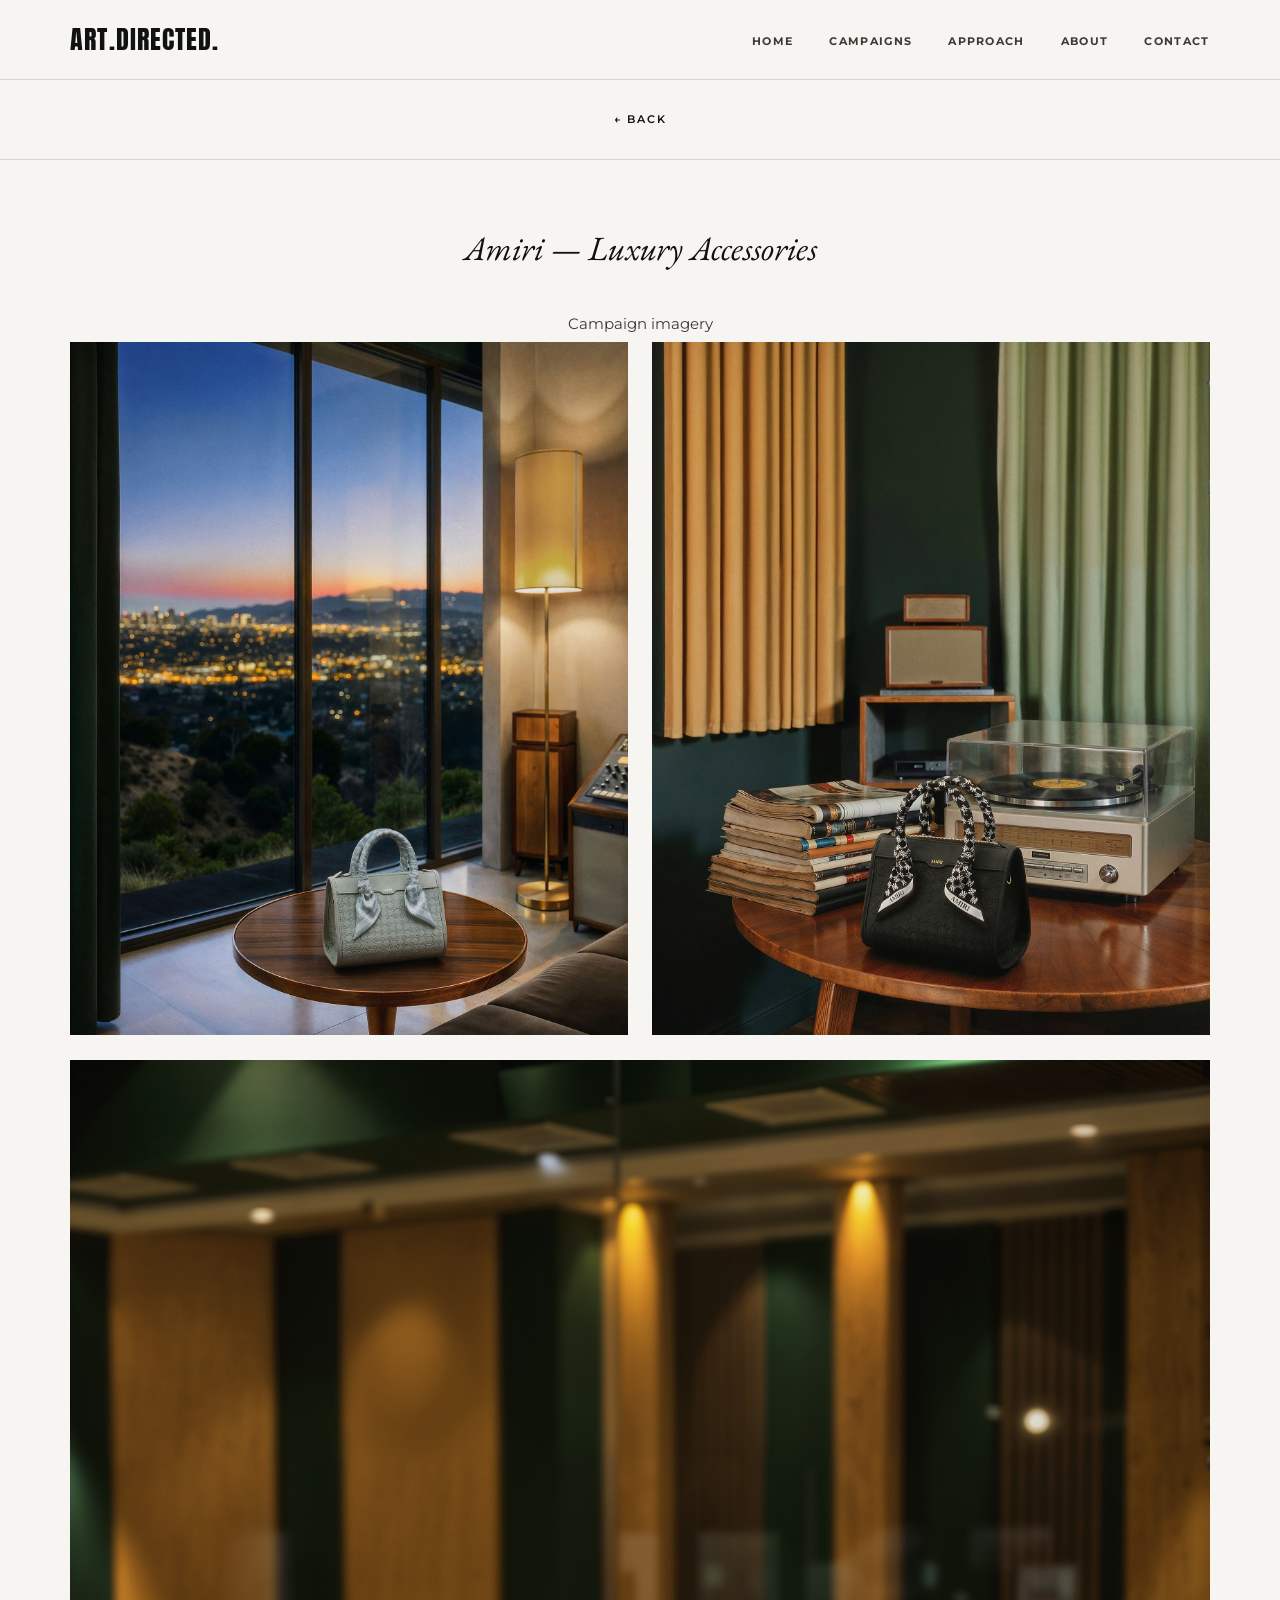
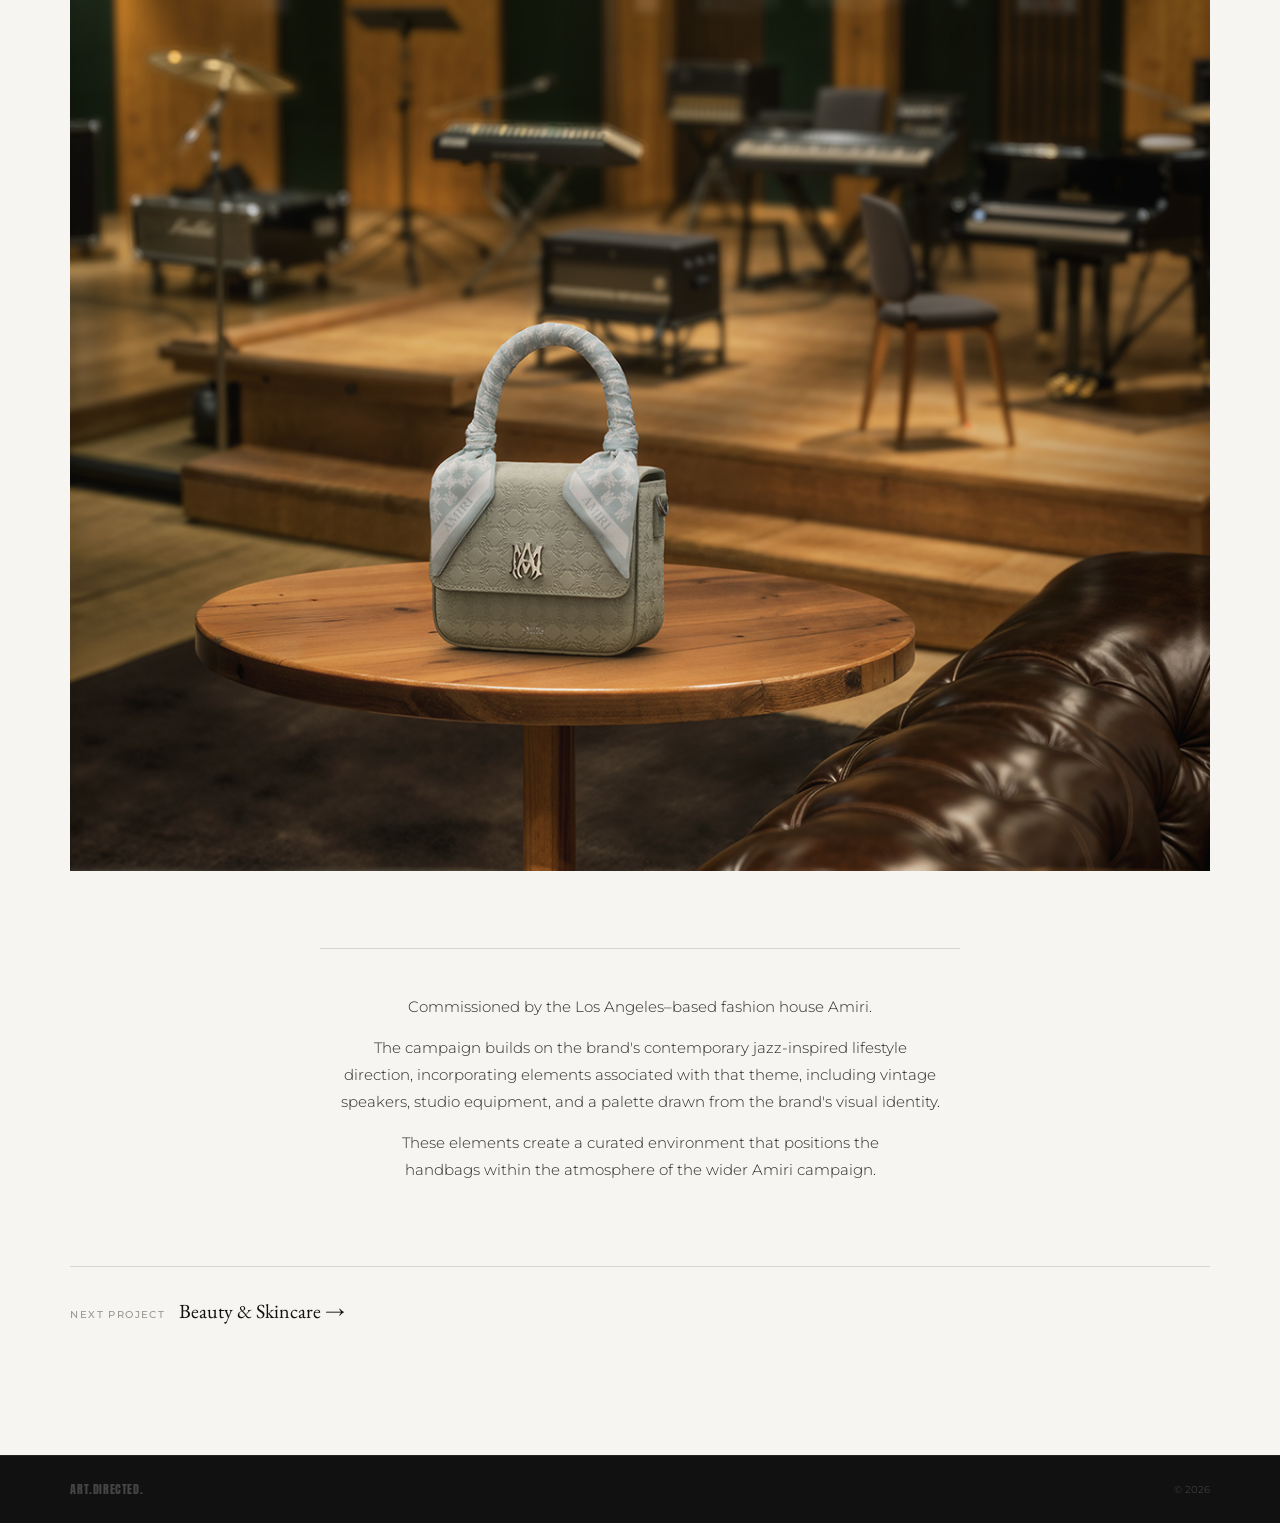
==== commit d8bd28ac: "Add Delcy campaign page, update Next Project links, add Delcy tile to index" ====
--- a/amiri.html
+++ b/amiri.html
@@ -94,10 +94,10 @@
     <p class="overlay__row-label">Campaign imagery</p>
     <div class="overlay__images">
       <div class="overlay__image-pair">
-        <div class="overlay__image"><img src="images/amiri/AMIRI-1.jpg" alt="Amiri campaign" loading="lazy" /></div>
-        <div class="overlay__image"><img src="images/amiri/AMIRI-2.jpg" alt="Amiri campaign" loading="lazy" /></div>
+        <div class="overlay__image"><img src="images/amiri/AMIRI-1.jpg" alt="Amiri campaign" fetchpriority="high" /></div>
+        <div class="overlay__image"><img src="images/amiri/AMIRI-2.jpg" alt="Amiri campaign" loading="lazy" width="1280" height="720" /></div>
       </div>
-      <div class="overlay__image"><img src="images/amiri/AMIRI-3.jpg" alt="Amiri campaign" loading="lazy" /></div>
+      <div class="overlay__image"><img src="images/amiri/AMIRI-3.jpg" alt="Amiri campaign" loading="lazy" width="1280" height="720" /></div>
     </div>
     <div class="overlay__footer-text">
       <p>Commissioned by the Los Angeles–based fashion house Amiri.</p>
@@ -106,7 +106,7 @@
     </div>
     <div class="overlay__next-row">
       <span class="overlay__next-label">Next Project</span>
-      <a class="overlay__next-link" href="saltwtr.html">SALTWTR →</a>
+        <a class="overlay__next-link" href="beauty.html">Beauty &amp; Skincare →</a>
     </div>
   </div>
   <footer class="footer">
